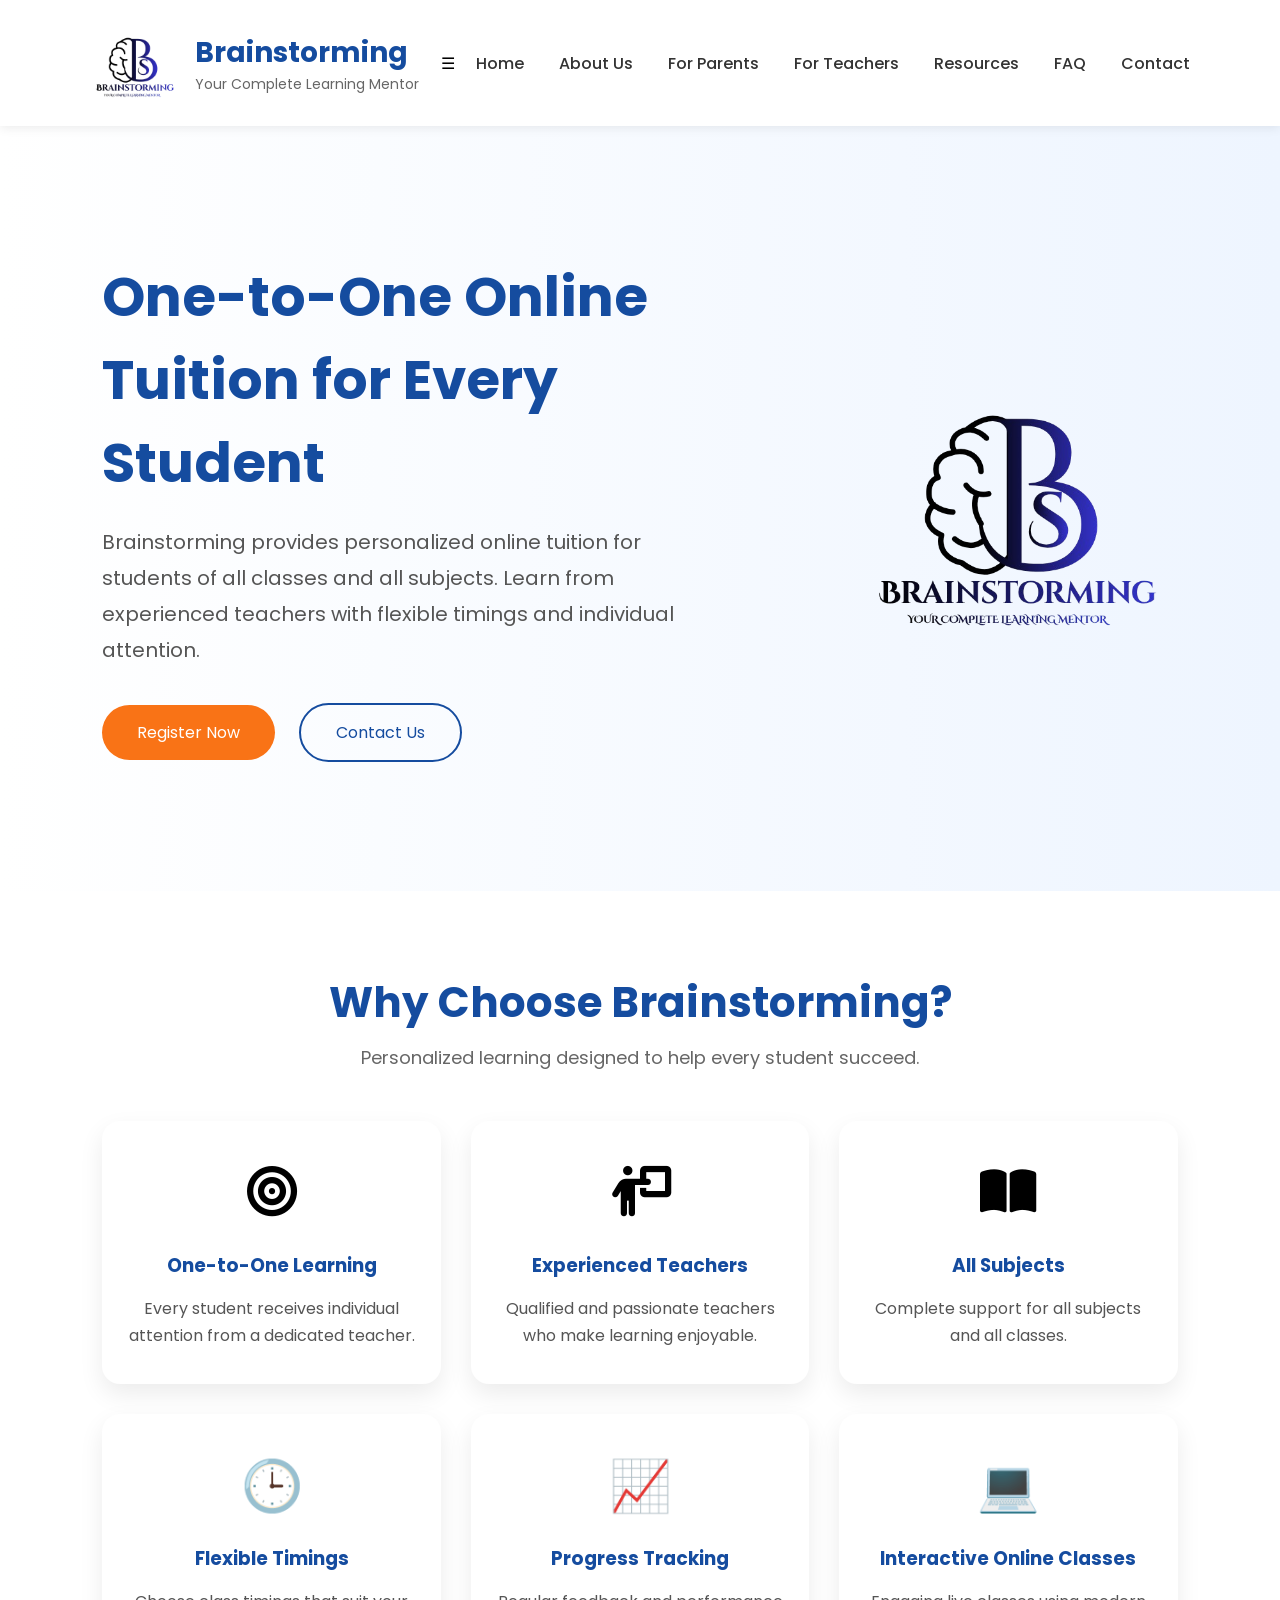
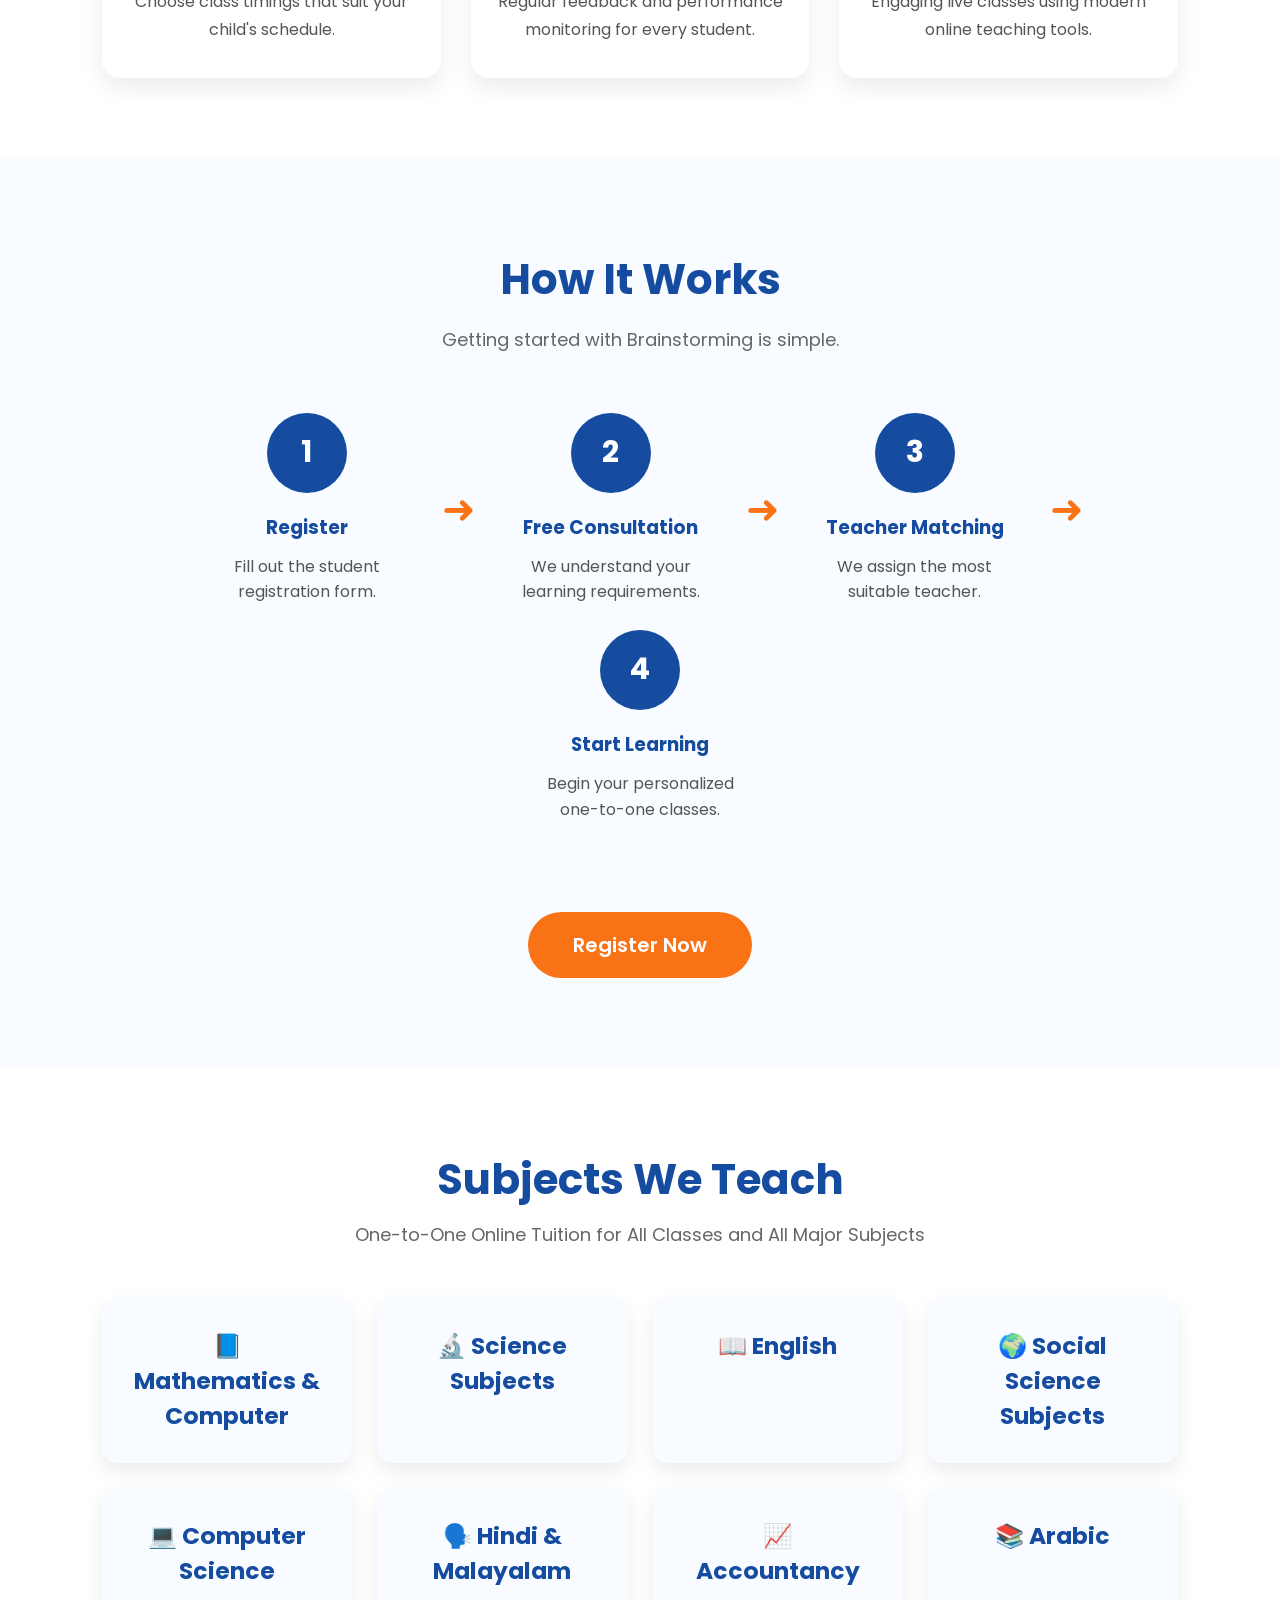
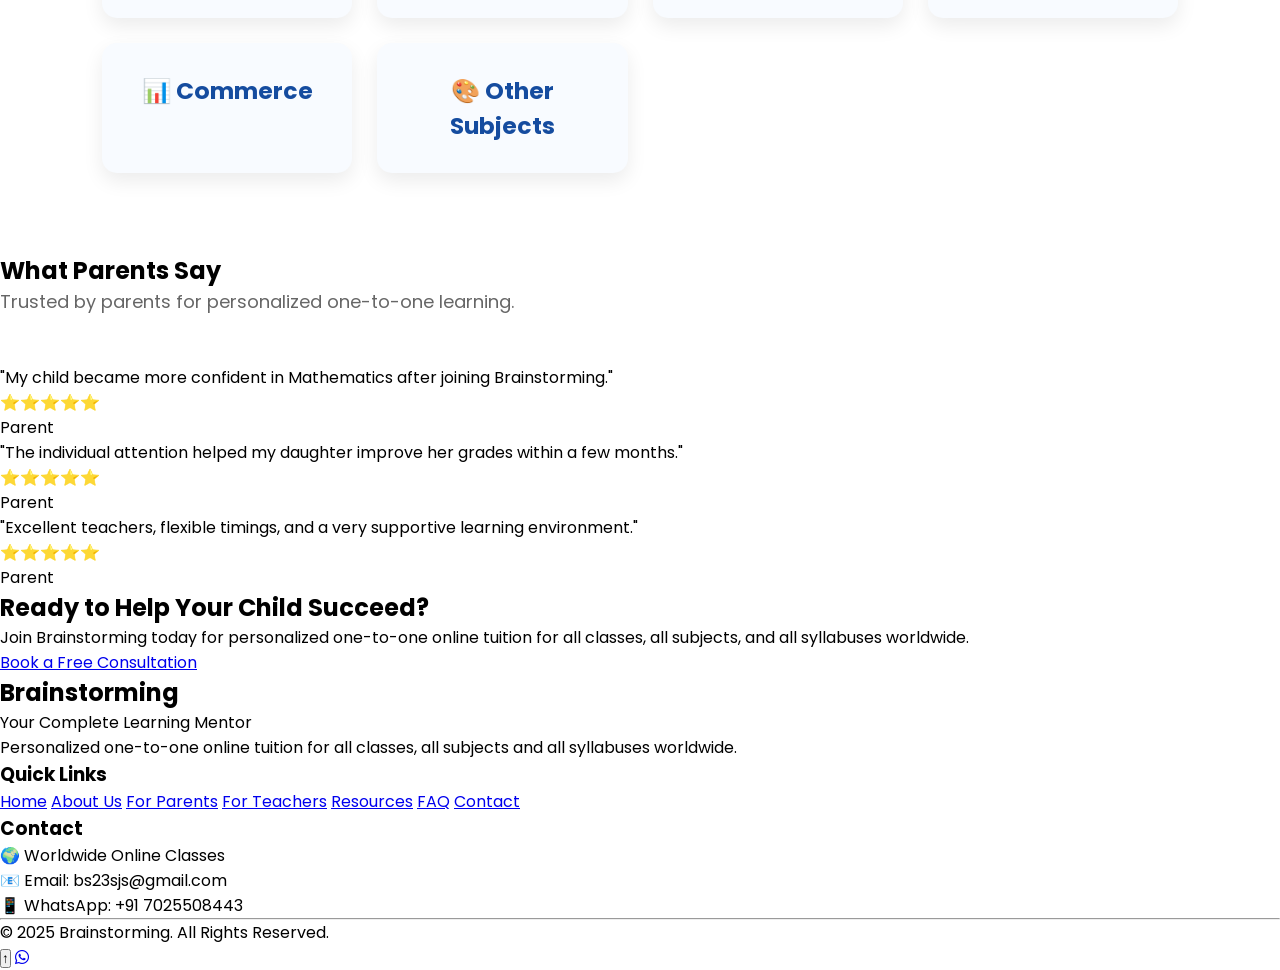
==== index.html @ c64a77c6 "Add Google Analytics" ====
<!DOCTYPE html>
<html lang="en">
<head>
    <meta charset="UTF-8">
    <meta name="viewport" content="width=device-width, initial-scale=1.0">
    <title>Brainstorming Academy | One-to-One Online Tuition</title>
    <meta name="description" content="Brainstorming Academy provides one-to-one online tuition for students worldwide with experienced teachers and personalized learning across major international curricula.">
    <meta name="google-site-verification" content="peO1h1bGjtrYvt7GQ6UIwMcaz1rnVz33Npm0OGNdUss" />

    <!-- Open Graph -->
<meta property="og:type" content="website">
<meta property="og:title" content="Brainstorming Academy | Your Complete Learning Mentor">
<meta property="og:description" content="One-to-one online tuition for students worldwide with experienced teachers and personalized learning.">
<meta property="og:url" content="https://brainstormingacademy.github.io/">
<meta property="og:image" content="https://brainstormingacademy.github.io/images/preview.png">

<!-- Twitter Card -->
<meta name="twitter:card" content="summary_large_image">
<meta name="twitter:title" content="Brainstorming Academy | Your Complete Learning Mentor">
<meta name="twitter:description" content="One-to-one online tuition for students worldwide with experienced teachers and personalized learning.">
<meta name="twitter:image" content="https://brainstormingacademy.github.io/images/preview.png">


    <link rel="stylesheet" href="css/style.css">
    <link rel="icon" type="image/png" href="images/logo.png">

    <!-- Google Font -->
    <link href="https://fonts.googleapis.com/css2?family=Poppins:wght@300;400;500;600;700&display=swap" rel="stylesheet">
    <link rel="stylesheet"
    href="https://cdnjs.cloudflare.com/ajax/libs/font-awesome/6.5.2/css/all.min.css">

<!-- Google tag (gtag.js) -->
<script async src="https://www.googletagmanager.com/gtag/js?id=G-9PC8EB7QHG"></script>
<script>
  window.dataLayer = window.dataLayer || [];
  function gtag(){dataLayer.push(arguments);}
  gtag('js', new Date());

  gtag('config', 'G-9PC8EB7QHG');
</script>

</head>

<body>

    <!-- Navigation -->

    <nav class="navbar">

        <div class="logo">

            <img src="images/logo.png" alt="Brainstorming Logo">

            <div class="logo-text">
                <h2>Brainstorming</h2>
                <p>Your Complete Learning Mentor</p>
            </div>

        </div>
        <div class="menu-toggle" id="menu-toggle">
    ☰
</div>

        <ul class="menu">

            <li><a href="index.html" class="active">Home</a></li>

            <li><a href="about.html">About Us</a></li>

            <li><a href="parents.html">For Parents</a></li>

            <li><a href="teachers.html">For Teachers</a></li>

            <li><a href="resources.html">Resources</a></li>

            <li><a href="faq.html">FAQ</a></li>

            <li><a href="contact.html">Contact</a></li>

        </ul>

    </nav>
    <section class="hero">

    <div class="hero-text">

        <h1>One-to-One Online Tuition for Every Student</h1>

        <p>
            Brainstorming provides personalized online tuition
            for students of all classes and all subjects.
            Learn from experienced teachers with flexible timings
            and individual attention.
        </p>

        <a href="https://docs.google.com/forms/d/e/1FAIpQLSeQJq9cLxDPrbJbfZqfOjgZ47ok4Gkh_as3o9O0qO--7FBRVw/viewform?usp=dialog"
   target="_blank"
   rel="noopener noreferrer"
   class="btn">
   Register Now
</a>

        <a href="contact.html" class="btn-secondary">Contact Us</a>

    </div>

    <div class="hero-image">

        <img src="images/logo.png" alt="Brainstorming">

    </div>

</section>
<!-- Why Choose Brainstorming -->

<section class="features">

    <h2>Why Choose Brainstorming?</h2>

    <p class="section-subtitle">
        Personalized learning designed to help every student succeed.
    </p>

    <div class="feature-container">

        <div class="feature-card">
            <div class="icon"><i class="fas fa-bullseye"></i></div>
            <h3>One-to-One Learning</h3>
            <p>Every student receives individual attention from a dedicated teacher.</p>
        </div>

        <div class="feature-card">
            <div class="icon"><i class="fas fa-person-chalkboard"></i></div>
            <h3>Experienced Teachers</h3>
            <p>Qualified and passionate teachers who make learning enjoyable.</p>
        </div>

        <div class="feature-card">
            <div class="icon"><i class="fas fa-book-open"></i></div>
            <h3>All Subjects</h3>
            <p>Complete support for all subjects and all classes.</p>
        </div>

        <div class="feature-card">
            <div class="icon">🕒</div>
            <h3>Flexible Timings</h3>
            <p>Choose class timings that suit your child's schedule.</p>
        </div>

        <div class="feature-card">
            <div class="icon">📈</div>
            <h3>Progress Tracking</h3>
            <p>Regular feedback and performance monitoring for every student.</p>
        </div>

        <div class="feature-card">
            <div class="icon">💻</div>
            <h3>Interactive Online Classes</h3>
            <p>Engaging live classes using modern online teaching tools.</p>
        </div>

    </div>

</section>
<!-- How It Works -->

<section class="how-it-works">

    <h2>How It Works</h2>

    <p class="section-subtitle">
        Getting started with Brainstorming is simple.
    </p>

    <div class="steps">

        <div class="step">
            <div class="circle">1</div>
            <h3>Register</h3>
            <p>Fill out the student registration form.</p>
        </div>

        <div class="arrow">➜</div>

        <div class="step">
            <div class="circle">2</div>
            <h3>Free Consultation</h3>
            <p>We understand your learning requirements.</p>
        </div>

        <div class="arrow">➜</div>

        <div class="step">
            <div class="circle">3</div>
            <h3>Teacher Matching</h3>
            <p>We assign the most suitable teacher.</p>
        </div>

        <div class="arrow">➜</div>

        <div class="step">
            <div class="circle">4</div>
            <h3>Start Learning</h3>
            <p>Begin your personalized one-to-one classes.</p>
        </div>

    </div>

    <a href="#" class="register-btn">
        Register Now
    </a>

</section>
<!-- Subjects We Teach -->

<section class="subjects">

    <h2>Subjects We Teach</h2>

    <p class="section-subtitle">
        One-to-One Online Tuition for All Classes and All Major Subjects
    </p>

    <div class="subjects-grid">

        <div class="subject-card">
            <h3>📘 Mathematics & Computer</h3>
        </div>

        <div class="subject-card">
            <h3>🔬 Science Subjects</h3>
        </div>

        <div class="subject-card">
            <h3>📖 English</h3>
        </div>

        <div class="subject-card">
            <h3>🌍 Social Science Subjects</h3>
        </div>

        <div class="subject-card">
            <h3>💻 Computer Science</h3>
        </div>

        <div class="subject-card">
            <h3>🗣️ Hindi & Malayalam</h3>
        </div>

         <div class="subject-card">
            <h3>📈 Accountancy</h3>
        </div>

         <div class="subject-card">
            <h3>📚 Arabic</h3>
        </div>

        <div class="subject-card">
            <h3>📊 Commerce</h3>
        </div>

        <div class="subject-card">
            <h3>🎨 Other Subjects</h3>
        </div>

    </div>

</section>
<!-- Testimonials -->

<section class="testimonials">

    <h2>What Parents Say</h2>

    <p class="section-subtitle">
        Trusted by parents for personalized one-to-one learning.
    </p>

    <div class="testimonial-grid">

        <div class="testimonial-card">
            <p>"My child became more confident in Mathematics after joining Brainstorming."</p>
            <h4>⭐⭐⭐⭐⭐</h4>
            <span>Parent</span>
        </div>

        <div class="testimonial-card">
            <p>"The individual attention helped my daughter improve her grades within a few months."</p>
            <h4>⭐⭐⭐⭐⭐</h4>
            <span>Parent</span>
        </div>

        <div class="testimonial-card">
            <p>"Excellent teachers, flexible timings, and a very supportive learning environment."</p>
            <h4>⭐⭐⭐⭐⭐</h4>
            <span>Parent</span>
        </div>

    </div>

</section>
<!-- Call to Action -->

<section class="cta">

    <h2>Ready to Help Your Child Succeed?</h2>

    <p>
        Join Brainstorming today for personalized one-to-one online tuition for all classes, all subjects, and all syllabuses worldwide.
    </p>

    <a href="https://docs.google.com/forms/d/e/1FAIpQLSfLoapanbJ_hy4pSB5G7QkHU0POEcfMfaY83IHQ_D9c-Ta9ng/viewform?usp=dialog"
   target="_blank"
   rel="noopener noreferrer"
   class="cta-btn">
   Book a Free Consultation
</a>

</section>
<!-- Footer -->

<footer class="footer">

    <div class="footer-container">

        <div class="footer-about">
            <h2>Brainstorming</h2>
            <p>Your Complete Learning Mentor</p>
            <p>
                Personalized one-to-one online tuition for all classes,
                all subjects and all syllabuses worldwide.
            </p>
        </div>

        <div class="footer-links">
            <h3>Quick Links</h3>

            <a href="index.html">Home</a>
            <a href="about.html">About Us</a>
            <a href="parents.html">For Parents</a>
            <a href="teachers.html">For Teachers</a>
            <a href="resources.html">Resources</a>
            <a href="faq.html">FAQ</a>
            <a href="contact.html">Contact</a>
        </div>

        <div class="footer-contact">
            <h3>Contact</h3>

            <p>🌍 Worldwide Online Classes</p>
            <p>📧 Email: bs23sjs@gmail.com</p>
            <p>📱 WhatsApp: +91 7025508443</p>
        </div>

    </div>

    <hr>

    <p class="copyright">
        © 2025 Brainstorming. All Rights Reserved.
    </p>

</footer>
<button id="topBtn" title="Go to top">↑</button>
<script src="js/script.js"></script>
<a href="https://wa.me/7025508443"
   class="whatsapp-float"
   target="_blank"
   rel="noopener noreferrer">
    <i class="fa-brands fa-whatsapp"></i>
</a>
</body>

</html>
---- css/style.css ----
*{
    margin:0;
    padding:0;
    box-sizing:border-box;
}

body{

    font-family:'Poppins',sans-serif;
    background:#ffffff;
}

.navbar{

    display:flex;

    justify-content:space-between;

    align-items:center;

    padding:18px 7%;

    background:white;

    box-shadow:0 2px 10px rgba(0,0,0,.08);

    position:sticky;

    top:0;

    z-index:1000;
}

.logo{

    display:flex;

    align-items:center;

    gap:15px;
}
.logo img{
    width:90px;
    height:auto;
}

.logo h2{

    color:#154c9f;

    font-size:28px;
}

.logo p{

    color:#666;

    font-size:14px;
}

.menu{

    list-style:none;

    display:flex;

    gap:35px;
}

.menu a{

    text-decoration:none;

    color:#333;

    font-weight:500;

    transition:.3s;
}

.menu a:hover{

    color:#154c9f;
}
/* HERO SECTION */

.hero{

    display:flex;

    justify-content:space-between;

    align-items:center;

    padding:80px 8%;

    min-height:85vh;

    background:linear-gradient(to right,#ffffff,#eef5ff);
}

.hero-text{

    width:55%;
}

.hero-text h1{

    font-size:55px;

    color:#154c9f;

    margin-bottom:20px;
}

.hero-text p{

    font-size:20px;

    color:#555;

    line-height:1.8;

    margin-bottom:35px;
}

.btn{

    display:inline-block;

    background:#f97316;

    color:white;

    padding:15px 35px;

    text-decoration:none;

    border-radius:40px;

    margin-right:20px;

    transition:.3s;
}

.btn:hover{

    background:#ea580c;
}

.btn-secondary{

    display:inline-block;

    border:2px solid #154c9f;

    color:#154c9f;

    padding:15px 35px;

    text-decoration:none;

    border-radius:40px;

    transition:.3s;
}

.btn-secondary:hover{

    background:#154c9f;

    color:white;
}

.hero-image img{

    width:320px;
    animation: float 4s ease-in-out infinite;
}
@keyframes float{

0%{
transform:translateY(0px);
}

50%{
transform:translateY(-15px);
}

100%{
transform:translateY(0px);
}

}
/* ==========================
   WHY CHOOSE BRAINSTORMING
========================== */

.features{
    padding:80px 8%;
    background:#ffffff;
    text-align:center;
}

.features h2{
    font-size:42px;
    color:#154c9f;
    margin-bottom:10px;
}

.section-subtitle{
    color:#666;
    font-size:18px;
    margin-bottom:50px;
}

.feature-container{
    display:grid;
    grid-template-columns:repeat(3,1fr);
    gap:30px;
}

.feature-card{
    background:white;
    padding:35px 25px;
    border-radius:18px;
    box-shadow:0 10px 25px rgba(0,0,0,0.08);
    transition:0.3s;
}

.feature-card:hover{
    transform:translateY(-10px);
    box-shadow:0 20px 40px rgba(0,0,0,0.15);
}

.icon{
    font-size:50px;
    margin-bottom:20px;
}

.feature-card h3{
    color:#154c9f;
    margin-bottom:15px;
}

.feature-card p{
    color:#555;
    line-height:1.7;
}
/* ==========================
   HOW IT WORKS
========================== */

.how-it-works{

    padding:90px 8%;

    background:#f8fbff;

    text-align:center;

}

.how-it-works h2{

    font-size:42px;

    color:#154c9f;

    margin-bottom:15px;

}

.steps{

    display:flex;

    justify-content:center;

    align-items:center;

    gap:25px;

    flex-wrap:wrap;

    margin:60px 0;

}

.step{

    width:220px;

}

.circle{

    width:80px;

    height:80px;

    background:#154c9f;

    color:white;

    border-radius:50%;

    display:flex;

    align-items:center;

    justify-content:center;

    font-size:30px;

    font-weight:bold;

    margin:auto;

    margin-bottom:20px;

}

.step h3{

    margin-bottom:12px;

    color:#154c9f;

}

.step p{

    color:#555;

    line-height:1.6;

}

.arrow{

    font-size:40px;

    color:#f97316;

}

.register-btn{

    display:inline-block;

    margin-top:30px;

    padding:18px 45px;

    background:#f97316;

    color:white;

    text-decoration:none;

    border-radius:50px;

    font-size:20px;

    font-weight:600;

    transition:.3s;

}

.register-btn:hover{

    background:#ea580c;

}
/* SUBJECTS */

.subjects{
    padding:80px 8%;
    text-align:center;
    background:white;
}

.subjects h2{
    font-size:42px;
    color:#154c9f;
    margin-bottom:10px;
}

.subjects-grid{
    display:grid;
    grid-template-columns:repeat(auto-fit,minmax(220px,1fr));
    gap:25px;
    margin-top:50px;
}

.subject-card{
    background:#f8fbff;
    padding:30px;
    border-radius:15px;
    font-size:20px;
    font-weight:600;
    color:#154c9f;
    box-shadow:0 8px 20px rgba(0,0,0,.08);
    transition:.3s;
}

.subject-card:hover{
    transform:translateY(-8px);
    background:#154c9f;
    color:white;
}
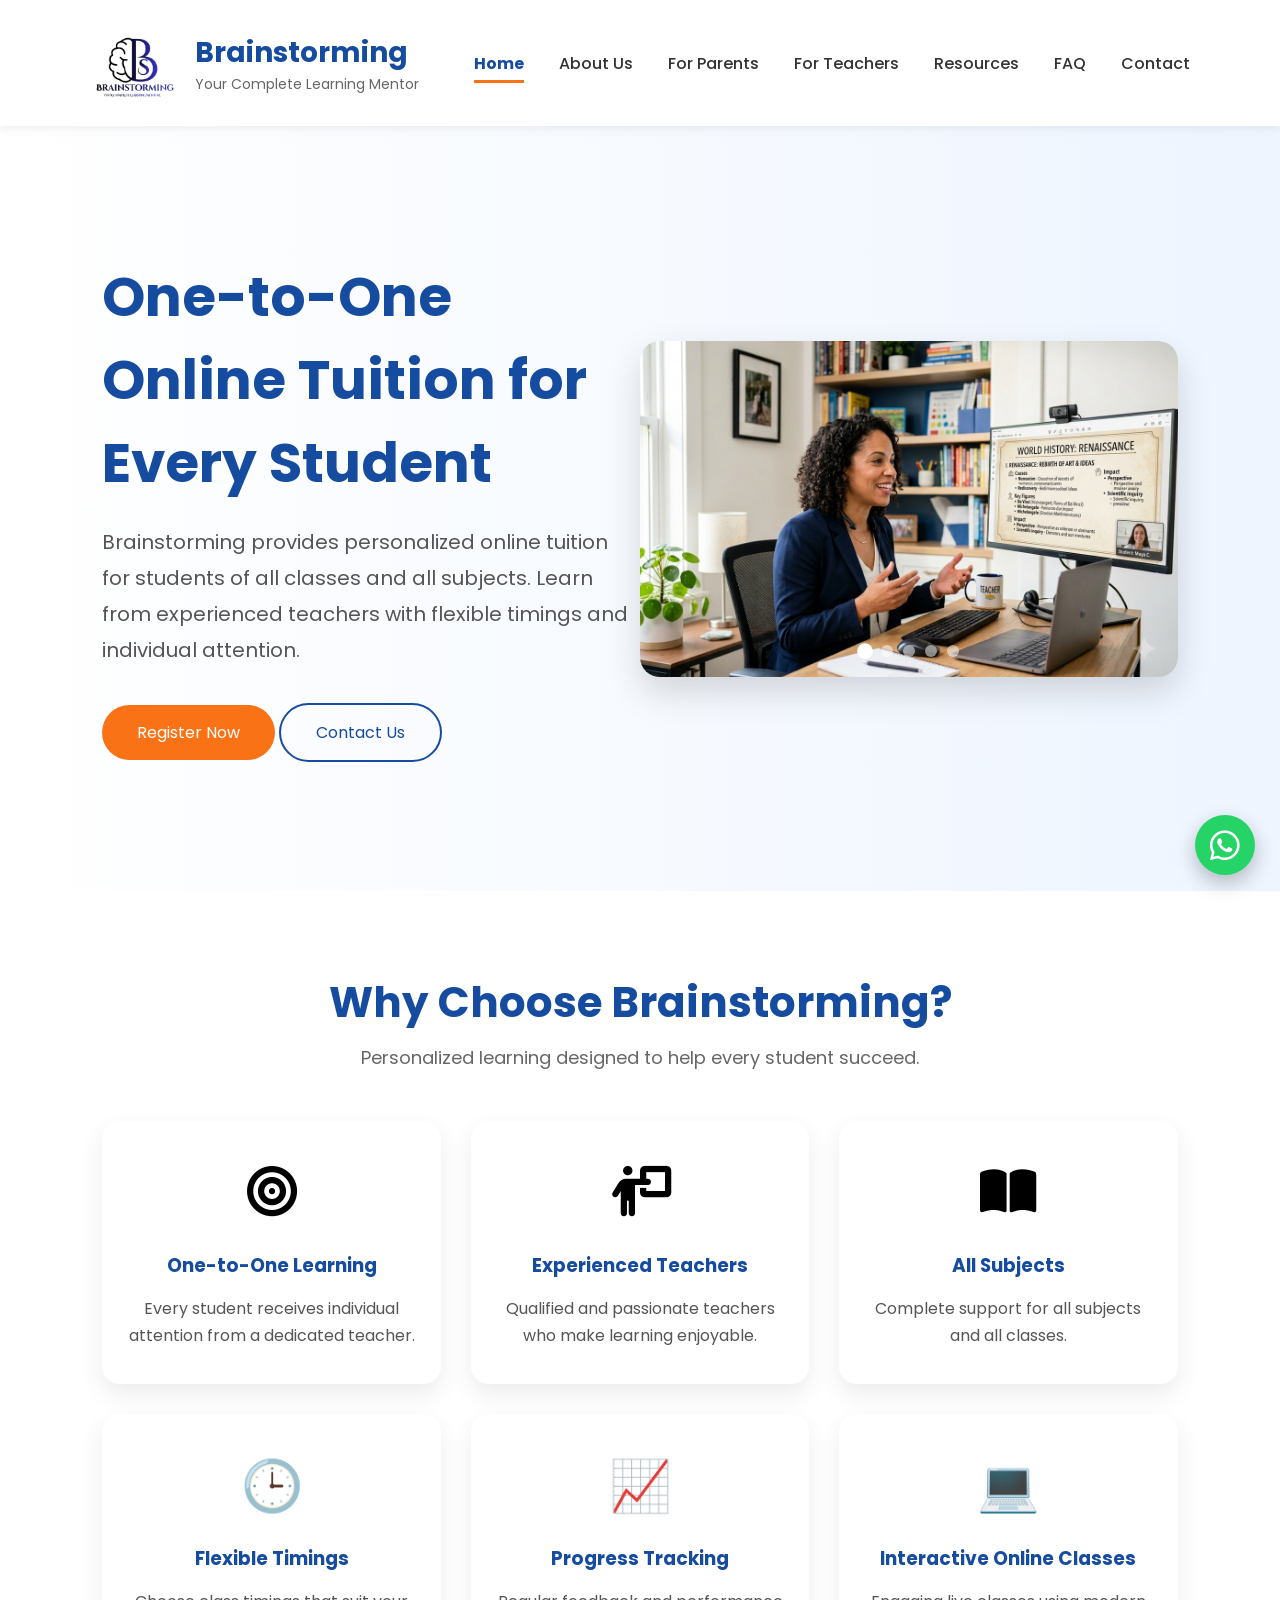
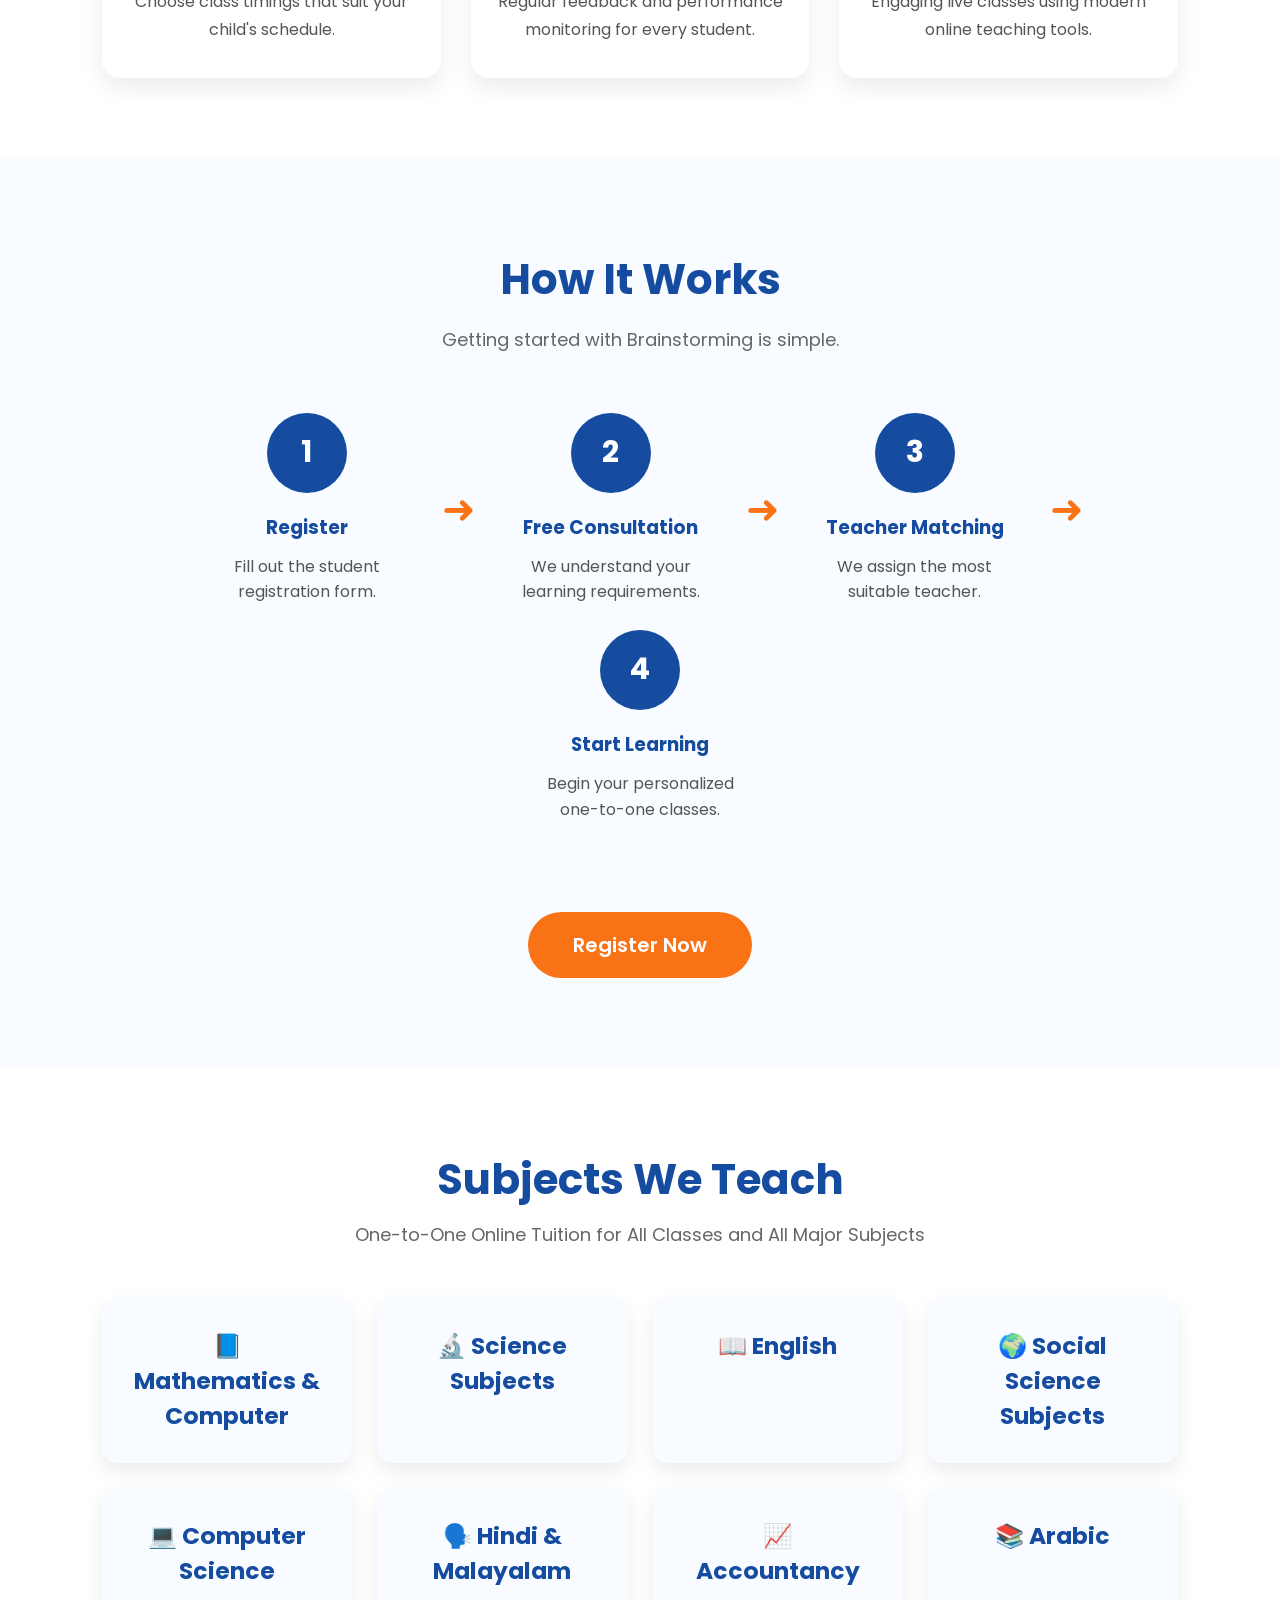
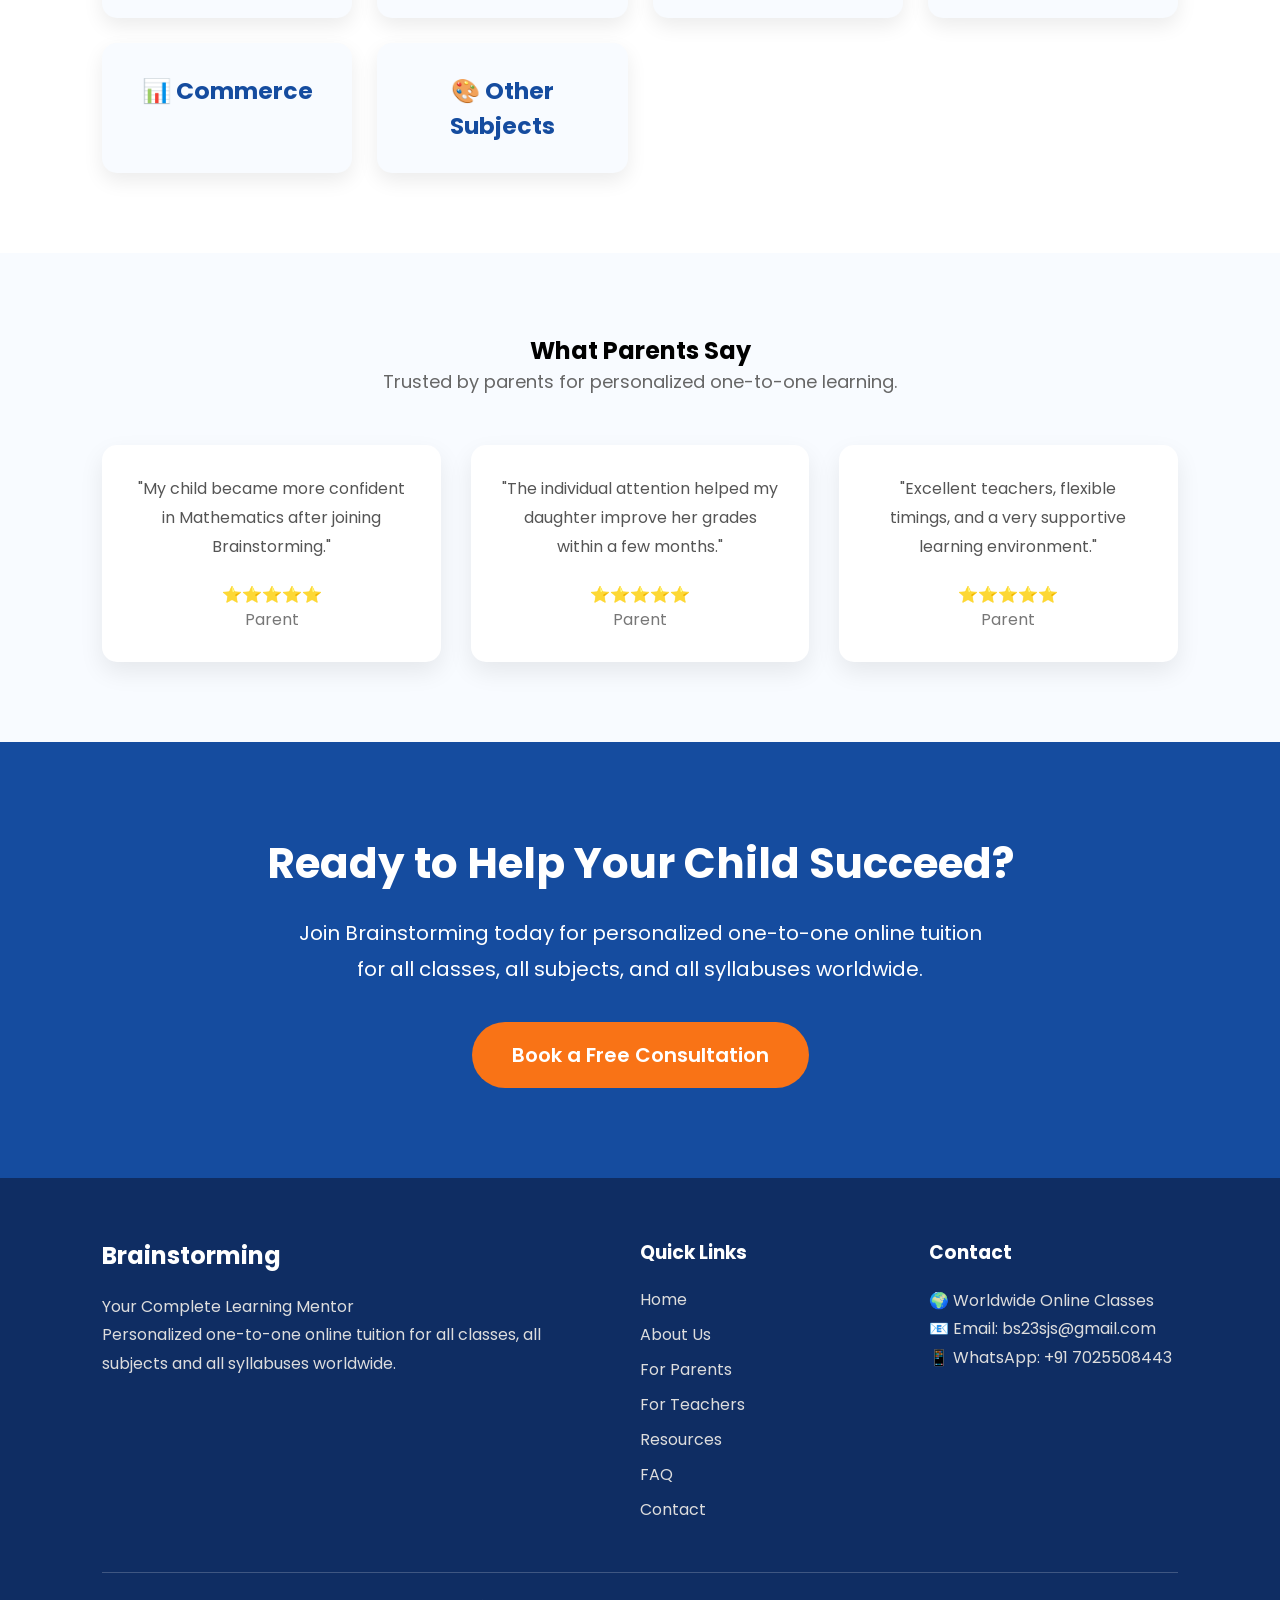
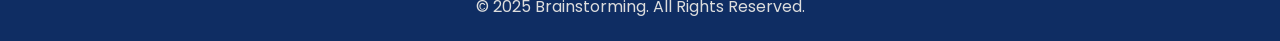
==== commit 1f85f4aa: "Add hero image slideshow with clickable navigation dots" ====
--- a/index.html
+++ b/index.html
@@ -39,6 +39,19 @@
   gtag('config', 'G-9PC8EB7QHG');
 </script>
 
+<script type="application/ld+json">
+{
+  "@context": "https://schema.org",
+  "@type": "EducationalOrganization",
+  "name": "Brainstorming Academy",
+  "url": "https://brainstormingacademy.github.io",
+  "logo": "https://brainstormingacademy.github.io/images/logo.png",
+  "description": "Brainstorming Academy provides one-to-one online tuition for students worldwide with personalized learning and experienced teachers.",
+  "email": "bs23sjs@gmail.com"
+  "telephone": "+91-7025508443"
+}
+</script>
+
 </head>
 
 <body>
@@ -106,9 +119,23 @@
 
     <div class="hero-image">
 
-        <img src="images/logo.png" alt="Brainstorming">
-
-    </div>
+    <img src="images/hero/hero1.png" class="slide active" alt="Online Teaching">
+
+    <img src="images/hero/hero2.png" class="slide" alt="Happy Student">
+
+    <img src="images/hero/hero3.png" class="slide" alt="Happy Parents">
+
+    <img src="images/hero/hero4.png" class="slide" alt="Global Learning">
+
+    <img src="images/hero/hero5.png" class="slide" alt="Academic Success">
+<div class="hero-dots">
+    <span class="dot active"></span>
+    <span class="dot"></span>
+    <span class="dot"></span>
+    <span class="dot"></span>
+    <span class="dot"></span>
+</div>
+</div>
 
 </section>
 <!-- Why Choose Brainstorming -->
--- a/css/style.css
+++ b/css/style.css
@@ -9,6 +9,10 @@
     font-family:'Poppins',sans-serif;
     background:#ffffff;
 }
+html,body{
+    overflow-x:hidden;
+    width:100%;
+}
 
 .navbar{
 
@@ -99,9 +103,9 @@
     background:linear-gradient(to right,#ffffff,#eef5ff);
 }
 
+
 .hero-text{
-
-    width:55%;
+    flex:1;
 }
 
 .hero-text h1{
@@ -138,7 +142,7 @@
 
     border-radius:40px;
 
-    margin-right:20px;
+    margin-right:0;
 
     transition:.3s;
 }
@@ -172,25 +176,39 @@
     color:white;
 }
 
-.hero-image img{
-
-    width:320px;
-    animation: float 4s ease-in-out infinite;
-}
-@keyframes float{
-
-0%{
-transform:translateY(0px);
-}
-
-50%{
-transform:translateY(-15px);
-}
-
-100%{
-transform:translateY(0px);
-}
-
+.hero-image{
+    position:relative;
+    flex:1;
+    max-width:650px;
+    width:100%;
+    aspect-ratio:16/10;
+
+    border-radius:20px;
+    overflow:hidden;
+
+    box-shadow:0 15px 35px rgba(0,0,0,0.15);
+}
+
+.hero-image .slide{
+    position: absolute;
+
+      top: 0;
+    left: 0;
+    width: 100%;
+    height: 100%;
+    object-fit: cover;
+
+    opacity: 0;
+    transform: scale(1);
+
+    transition:
+        opacity 1.5s ease-in-out,
+        transform 6s ease-in-out;
+}
+
+.hero-image .slide.active{
+    opacity: 1;
+    transform: scale(1.08);
 }
 /* ==========================
    WHY CHOOSE BRAINSTORMING
@@ -410,4 +428,672 @@
     transform:translateY(-8px);
     background:#154c9f;
     color:white;
-}+}
+/* ==========================
+   SUBJECTS SECTION
+========================== */
+
+.subjects{
+    padding:80px 8%;
+    background:#ffffff;
+    text-align:center;
+}
+
+.subjects h2{
+    font-size:42px;
+    color:#154c9f;
+    margin-bottom:10px;
+}
+
+.subjects-grid{
+    margin-top:50px;
+    display:grid;
+    grid-template-columns:repeat(auto-fit,minmax(220px,1fr));
+    gap:25px;
+}
+
+.subject-card{
+    background:#f8fbff;
+    border-radius:15px;
+    padding:30px;
+    box-shadow:0 8px 20px rgba(0,0,0,0.08);
+    transition:0.3s;
+}
+
+.subject-card:hover{
+    transform:translateY(-8px);
+    background:#154c9f;
+}
+
+.subject-card h3{
+    color:#154c9f;
+    transition:0.3s;
+}
+
+.subject-card:hover h3{
+    color:white;
+}
+/* TESTIMONIALS */
+
+.testimonials{
+    padding:80px 8%;
+    background:#f8fbff;
+    text-align:center;
+}
+
+.testimonial-grid{
+    display:grid;
+    grid-template-columns:repeat(auto-fit,minmax(300px,1fr));
+    gap:30px;
+    margin-top:50px;
+}
+
+.testimonial-card{
+    background:white;
+    padding:30px;
+    border-radius:15px;
+    box-shadow:0 10px 25px rgba(0,0,0,.08);
+    transition:.3s;
+}
+
+.testimonial-card:hover{
+    transform:translateY(-8px);
+}
+
+.testimonial-card p{
+    color:#555;
+    line-height:1.8;
+    margin-bottom:20px;
+}
+
+.testimonial-card h4{
+    color:#f97316;
+}
+
+.testimonial-card span{
+    color:#777;
+}
+/* CALL TO ACTION */
+
+.cta{
+    background:#154c9f;
+    color:white;
+    text-align:center;
+    padding:90px 8%;
+}
+
+.cta h2{
+    font-size:42px;
+    margin-bottom:20px;
+}
+
+.cta p{
+    max-width:700px;
+    margin:0 auto 35px;
+    font-size:20px;
+    line-height:1.8;
+}
+
+.cta-btn{
+    display:inline-block;
+    background:#f97316;
+    color:white;
+    text-decoration:none;
+    padding:18px 40px;
+    border-radius:50px;
+    font-size:20px;
+    font-weight:600;
+    transition:.3s;
+}
+
+.cta-btn:hover{
+    background:#ea580c;
+}
+/* FOOTER */
+
+.footer{
+    background:#0f2d63;
+    color:white;
+    padding:60px 8% 20px;
+}
+
+.footer-container{
+    display:grid;
+    grid-template-columns:2fr 1fr 1fr;
+    gap:40px;
+}
+
+.footer h2,
+.footer h3{
+    margin-bottom:20px;
+}
+
+.footer p{
+    line-height:1.8;
+    color:#ddd;
+}
+
+.footer-links{
+    display:flex;
+    flex-direction:column;
+}
+
+.footer-links a{
+    color:#ddd;
+    text-decoration:none;
+    margin-bottom:10px;
+    transition:.3s;
+}
+
+.footer-links a:hover{
+    color:#f97316;
+}
+
+.footer hr{
+    margin:40px 0 20px;
+    border:none;
+    border-top:1px solid rgba(255,255,255,.2);
+}
+
+.copyright{
+    text-align:center;
+    color:#bbb;
+}
+/* ABOUT PAGE */
+
+.about-page{
+    padding:80px 10%;
+    background:#f8fbff;
+}
+
+.about-page h1{
+    text-align:center;
+    color:#154c9f;
+    font-size:48px;
+}
+
+.about-content{
+    max-width:900px;
+    margin:60px auto;
+}
+
+.about-content h2{
+    color:#154c9f;
+    margin:35px 0 15px;
+}
+
+.about-content p{
+    line-height:1.9;
+    color:#555;
+    font-size:18px;
+}
+.about-page .section-subtitle{
+    text-align: center;
+    font-size: 18px;
+    color: #666;
+    margin-top: 10px;
+    margin-bottom: 40px;
+}
+/* PARENTS PAGE */
+
+.parents-page{
+    padding:80px 8%;
+    background:#f8fbff;
+}
+
+.parents-page h1{
+    text-align:center;
+    font-size:48px;
+    color:#154c9f;
+}
+
+.parents-content{
+    display:grid;
+    grid-template-columns:repeat(auto-fit,minmax(280px,1fr));
+    gap:30px;
+    margin-top:50px;
+}
+
+.parent-card{
+    background:white;
+    padding:30px;
+    border-radius:15px;
+    box-shadow:0 8px 20px rgba(0,0,0,.08);
+    transition:.3s;
+}
+
+.parent-card:hover{
+    transform:translateY(-8px);
+}
+
+.parent-card h2{
+    color:#154c9f;
+    margin-bottom:15px;
+}
+
+.parent-card p{
+    line-height:1.8;
+    color:#555;
+}
+
+.parent-cta{
+    text-align:center;
+    margin-top:50px;
+}
+/* TEACHERS PAGE */
+
+.teachers-page{
+    padding:80px 8%;
+    background:#ffffff;
+}
+
+.teachers-page h1{
+    text-align:center;
+    font-size:48px;
+    color:#154c9f;
+}
+
+.teachers-content{
+    display:grid;
+    grid-template-columns:repeat(auto-fit,minmax(280px,1fr));
+    gap:30px;
+    margin-top:50px;
+}
+
+.teacher-card{
+    background:#f8fbff;
+    padding:30px;
+    border-radius:15px;
+    box-shadow:0 8px 20px rgba(0,0,0,.08);
+    transition:.3s;
+}
+
+.teacher-card:hover{
+    transform:translateY(-8px);
+}
+
+.teacher-card h2{
+    color:#154c9f;
+    margin-bottom:15px;
+}
+
+.teacher-card p{
+    color:#555;
+    line-height:1.8;
+    margin-bottom:20px;
+}
+/* CONTACT PAGE */
+
+.contact-page{
+    padding:80px 8%;
+    background:#f8fbff;
+}
+
+.contact-page h1{
+    text-align:center;
+    font-size:48px;
+    color:#154c9f;
+}
+
+.contact-container{
+    display:grid;
+    grid-template-columns:repeat(auto-fit,minmax(250px,1fr));
+    gap:30px;
+    margin-top:50px;
+}
+
+.contact-card{
+    background:white;
+    padding:30px;
+    border-radius:15px;
+    text-align:center;
+    box-shadow:0 8px 20px rgba(0,0,0,.08);
+    transition:.3s;
+}
+
+.contact-card:hover{
+    transform:translateY(-8px);
+}
+
+.contact-card h2{
+    color:#154c9f;
+    margin-bottom:15px;
+}
+
+.contact-card a:not(.btn){
+    color:#154c9f;
+    text-decoration:none;
+    font-weight:600;
+}
+
+.contact-card a:not(.btn):hover{
+    color:#f97316;
+}
+
+.contact-card a:hover{
+    color:#f97316;
+}
+
+.menu a.active{
+    color:#154c9f;
+    font-weight:700;
+    border-bottom:3px solid #f97316;
+    padding-bottom:5px;
+}
+
+/* ==========================
+   RESPONSIVE DESIGN
+========================== */
+
+@media (max-width: 768px){
+
+    .navbar{
+        flex-direction:column;
+        padding:15px 5%;
+    }
+
+    .menu{
+        flex-direction:column;
+        gap:15px;
+        margin-top:20px;
+        text-align:center;
+    }
+
+    .hero{
+        flex-direction:column-reverse;
+        text-align:center;
+        padding:50px 5%;
+    }
+
+    .hero-text{
+        width:100%;
+    }
+
+    
+
+    .hero-text h1{
+        font-size:36px;
+    }
+
+    .hero-text p{
+        font-size:18px;
+    }
+
+    .hero-image img{
+        width:220px;
+        margin-bottom:30px;
+    }
+
+    .footer-container{
+        grid-template-columns:1fr;
+        text-align:center;
+    }
+
+    .subjects h2,
+    .testimonials h2,
+    .cta h2,
+    .about-page h1,
+    .parents-page h1,
+    .teachers-page h1,
+    .contact-page h1{
+        font-size:34px;
+    }
+    .hero{
+    width:100%;
+}
+
+.hero-text{
+    width:100%;
+}
+
+.hero-image{
+    width:100%;
+    text-align:center;
+}
+
+.hero-image img{
+    width:220px;
+    max-width:100%;
+}
+
+.navbar,
+.hero,
+.subjects,
+.why-choose,
+.how-it-works,
+.testimonials,
+.cta,
+.footer{
+    width:100%;
+}
+
+.hero-text .btn,
+.hero-text .btn-secondary{
+    display:block;
+    width:220px;
+    margin:15px auto;
+    text-align:center;
+}
+.feature-container{
+    grid-template-columns:1fr;
+    gap:20px;
+}
+
+.feature-card{
+    padding:25px 20px;
+}
+
+.subjects-grid{
+    grid-template-columns:1fr;
+    gap:20px;
+}
+
+.subject-card{
+    padding:25px 20px;
+}
+
+.arrow{
+    display:none;
+}
+}
+/* ==========================
+   MOBILE MENU
+========================== */
+
+.menu-toggle{
+    display:none;
+    font-size:32px;
+    cursor:pointer;
+    color:#154c9f;
+}
+
+@media (max-width:768px){
+
+    .navbar{
+        flex-direction:row;
+        justify-content:space-between;
+        align-items:center;
+        flex-wrap:wrap;
+    }
+
+    .menu-toggle{
+        display:block;
+    }
+
+    .menu{
+    display:flex;
+    flex-direction:column;
+    width:100%;
+    text-align:center;
+    overflow:hidden;
+    max-height:0;
+    transition:max-height .4s ease;
+}
+
+.menu.active{
+    max-height:500px;
+}
+
+}
+
+
+/* WHATSAPP BUTTON */
+
+.whatsapp-float{
+    position:fixed;
+    bottom:25px;
+    right:25px;
+    width:60px;
+    height:60px;
+    background:#25D366;
+    color:white;
+    border-radius:50%;
+    display:flex;
+    align-items:center;
+    justify-content:center;
+    text-decoration:none;
+    font-size:34px;
+    box-shadow:0 8px 20px rgba(0,0,0,.25);
+    z-index:999;
+    transition:.3s;
+}
+
+.whatsapp-float:hover{
+    transform:scale(1.1);
+}
+/* BACK TO TOP BUTTON */
+
+#topBtn{
+    display:none;
+    position:fixed;
+    bottom:120px;
+    right:25px;
+    width:50px;
+    height:50px;
+    border:none;
+    border-radius:50%;
+    background:#154c9f;
+    color:white;
+    font-size:22px;
+    cursor:pointer;
+    box-shadow:0 8px 20px rgba(0,0,0,.2);
+    transition:.3s;
+    z-index:999;
+}
+
+#topBtn:hover{
+    background:#0d3776;
+}
+
+/* FAQ PAGE */
+
+.faq-page{
+    padding:80px 8%;
+    background:#f8fbff;
+}
+
+.faq-page h1{
+    text-align:center;
+    font-size:48px;
+    color:#154c9f;
+}
+
+.faq-item{
+    background:white;
+    padding:25px;
+    margin:25px auto;
+    max-width:900px;
+    border-left:5px solid #154c9f;
+    border-radius:10px;
+    box-shadow:0 5px 15px rgba(0,0,0,.08);
+}
+
+.faq-item h2{
+    color:#154c9f;
+    margin-bottom:10px;
+}
+
+.faq-item p{
+    color:#555;
+    line-height:1.8;
+}
+
+/* RESOURCES PAGE */
+
+.resources-page{
+    padding:80px 8%;
+    background:#ffffff;
+}
+
+.resources-page h1{
+    text-align:center;
+    font-size:48px;
+    color:#154c9f;
+}
+
+.resources-grid{
+    display:grid;
+    grid-template-columns:repeat(auto-fit,minmax(280px,1fr));
+    gap:30px;
+    margin-top:50px;
+}
+
+.resource-card{
+    background:#f8fbff;
+    padding:30px;
+    border-radius:15px;
+    box-shadow:0 8px 20px rgba(0,0,0,.08);
+    transition:.3s;
+}
+
+.resource-card:hover{
+    transform:translateY(-8px);
+}
+
+.resource-card h2{
+    color:#154c9f;
+    margin-bottom:15px;
+}
+
+.resource-card p{
+    line-height:1.8;
+    color:#555;
+    margin-bottom:20px;
+}
+
+.resource-card a{
+    color:#f97316;
+    text-decoration:none;
+    font-weight:600;
+}
+.hero-dots{
+    position:absolute;
+    bottom:20px;
+    left:50%;
+    transform:translateX(-50%);
+
+    display:flex;
+    gap:10px;
+    z-index:5;
+}
+
+.dot{
+    width:12px;
+    height:12px;
+
+    border-radius:50%;
+    background:rgba(255,255,255,0.5);
+    cursor: pointer;
+
+    transition:0.4s;
+}
+.dot:hover{
+    transform: scale(1.2);
+    background: rgba(255,255,255,0.8);
+}
+
+.dot.active{
+    background:#ffffff;
+    transform:scale(1.3);
+}
+
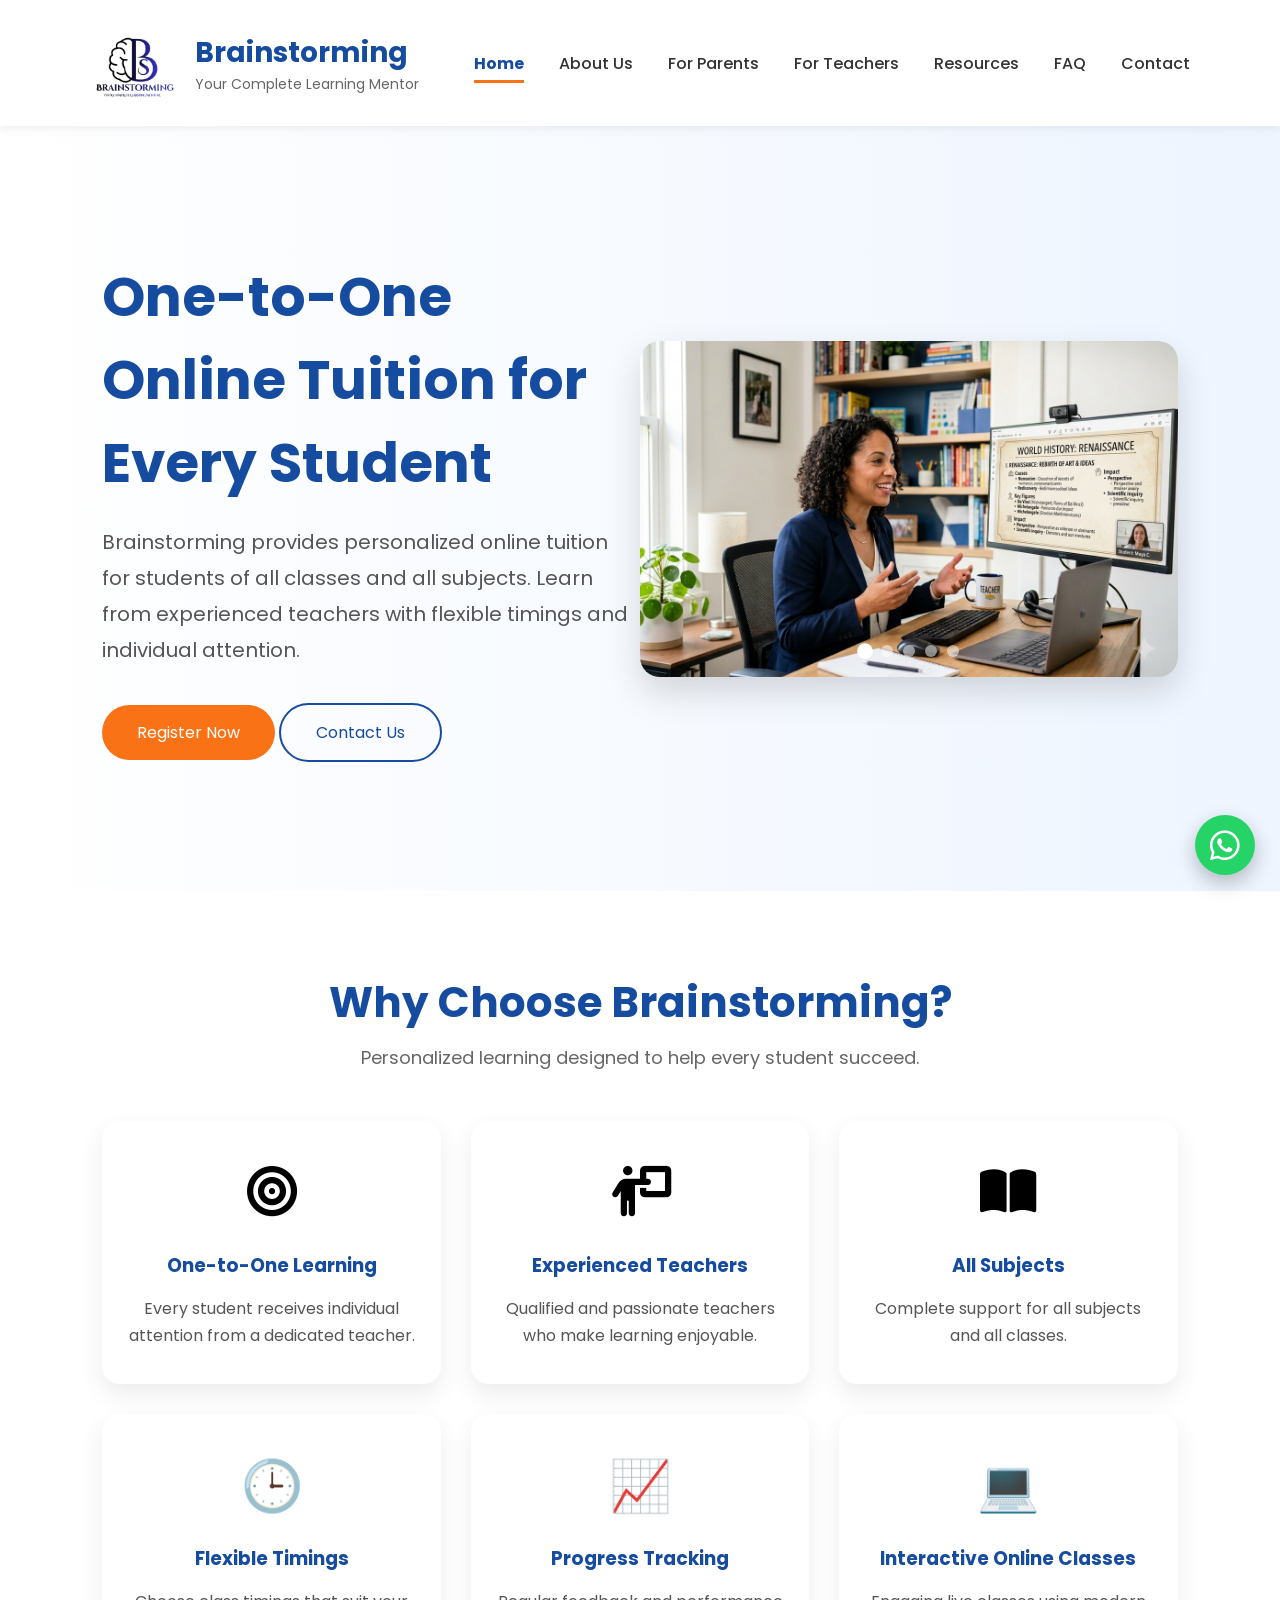
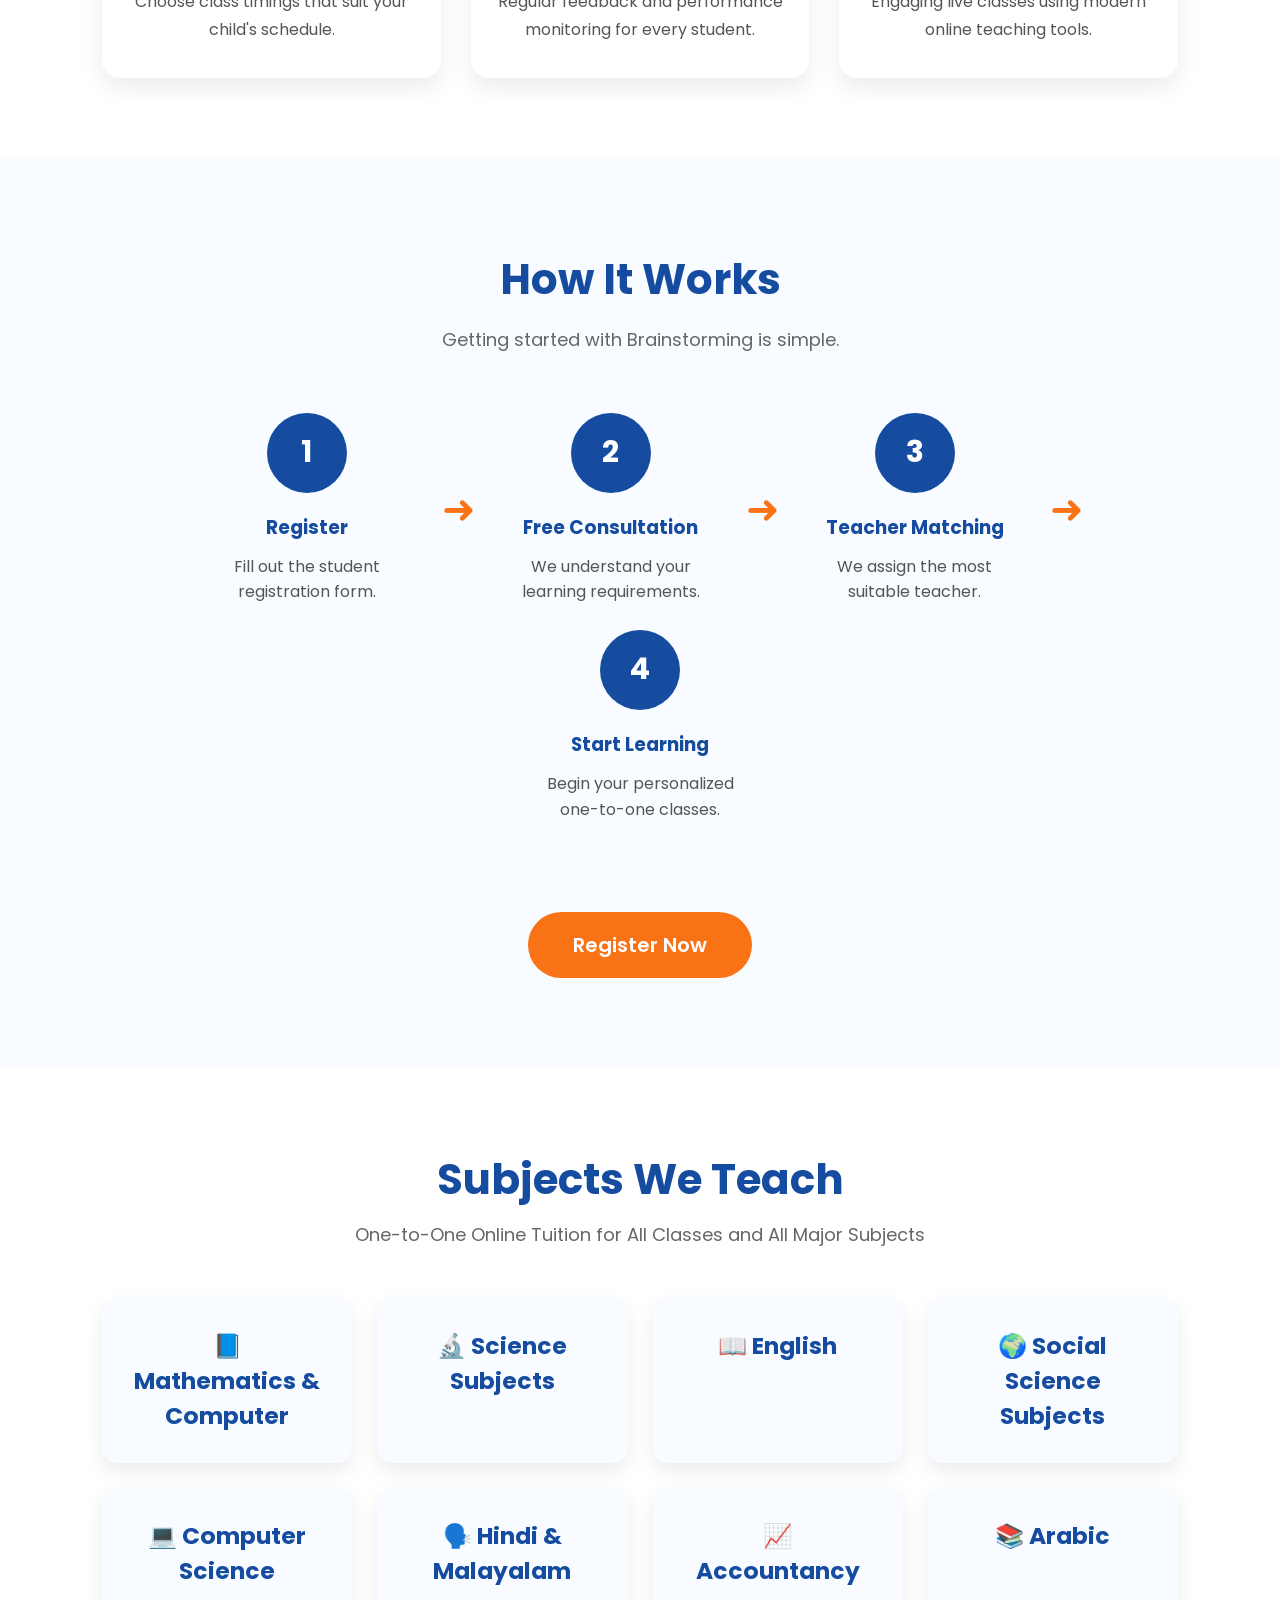
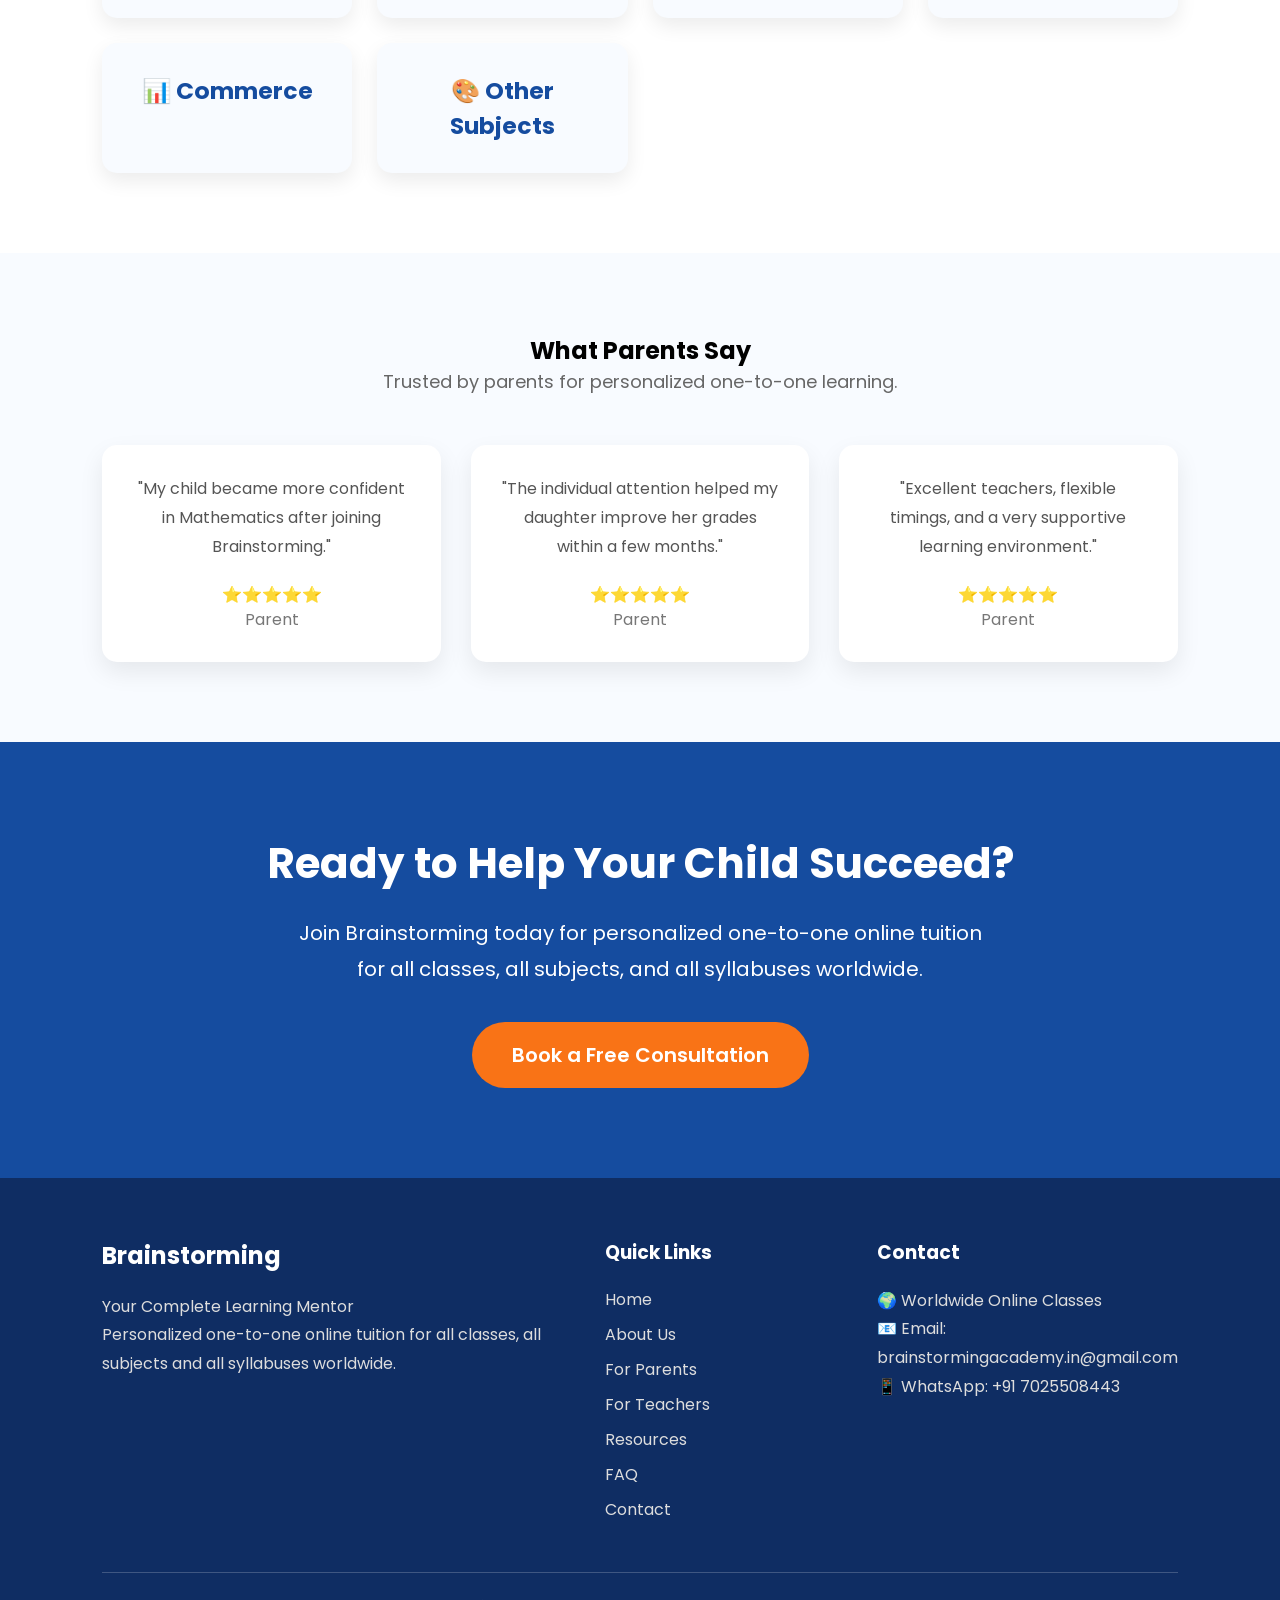
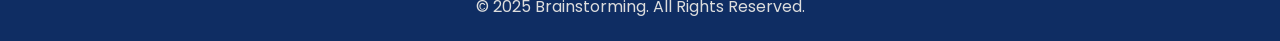
==== commit 2817a4e1: "Update contact information" ====
--- a/index.html
+++ b/index.html
@@ -47,7 +47,7 @@
   "url": "https://brainstormingacademy.github.io",
   "logo": "https://brainstormingacademy.github.io/images/logo.png",
   "description": "Brainstorming Academy provides one-to-one online tuition for students worldwide with personalized learning and experienced teachers.",
-  "email": "bs23sjs@gmail.com"
+  "email": "brainstormingacademy.in@gmail.com"
   "telephone": "+91-7025508443"
 }
 </script>
@@ -375,7 +375,7 @@
             <h3>Contact</h3>
 
             <p>🌍 Worldwide Online Classes</p>
-            <p>📧 Email: bs23sjs@gmail.com</p>
+            <p>📧 Email: brainstormingacademy.in@gmail.com</p>
             <p>📱 WhatsApp: +91 7025508443</p>
         </div>
 
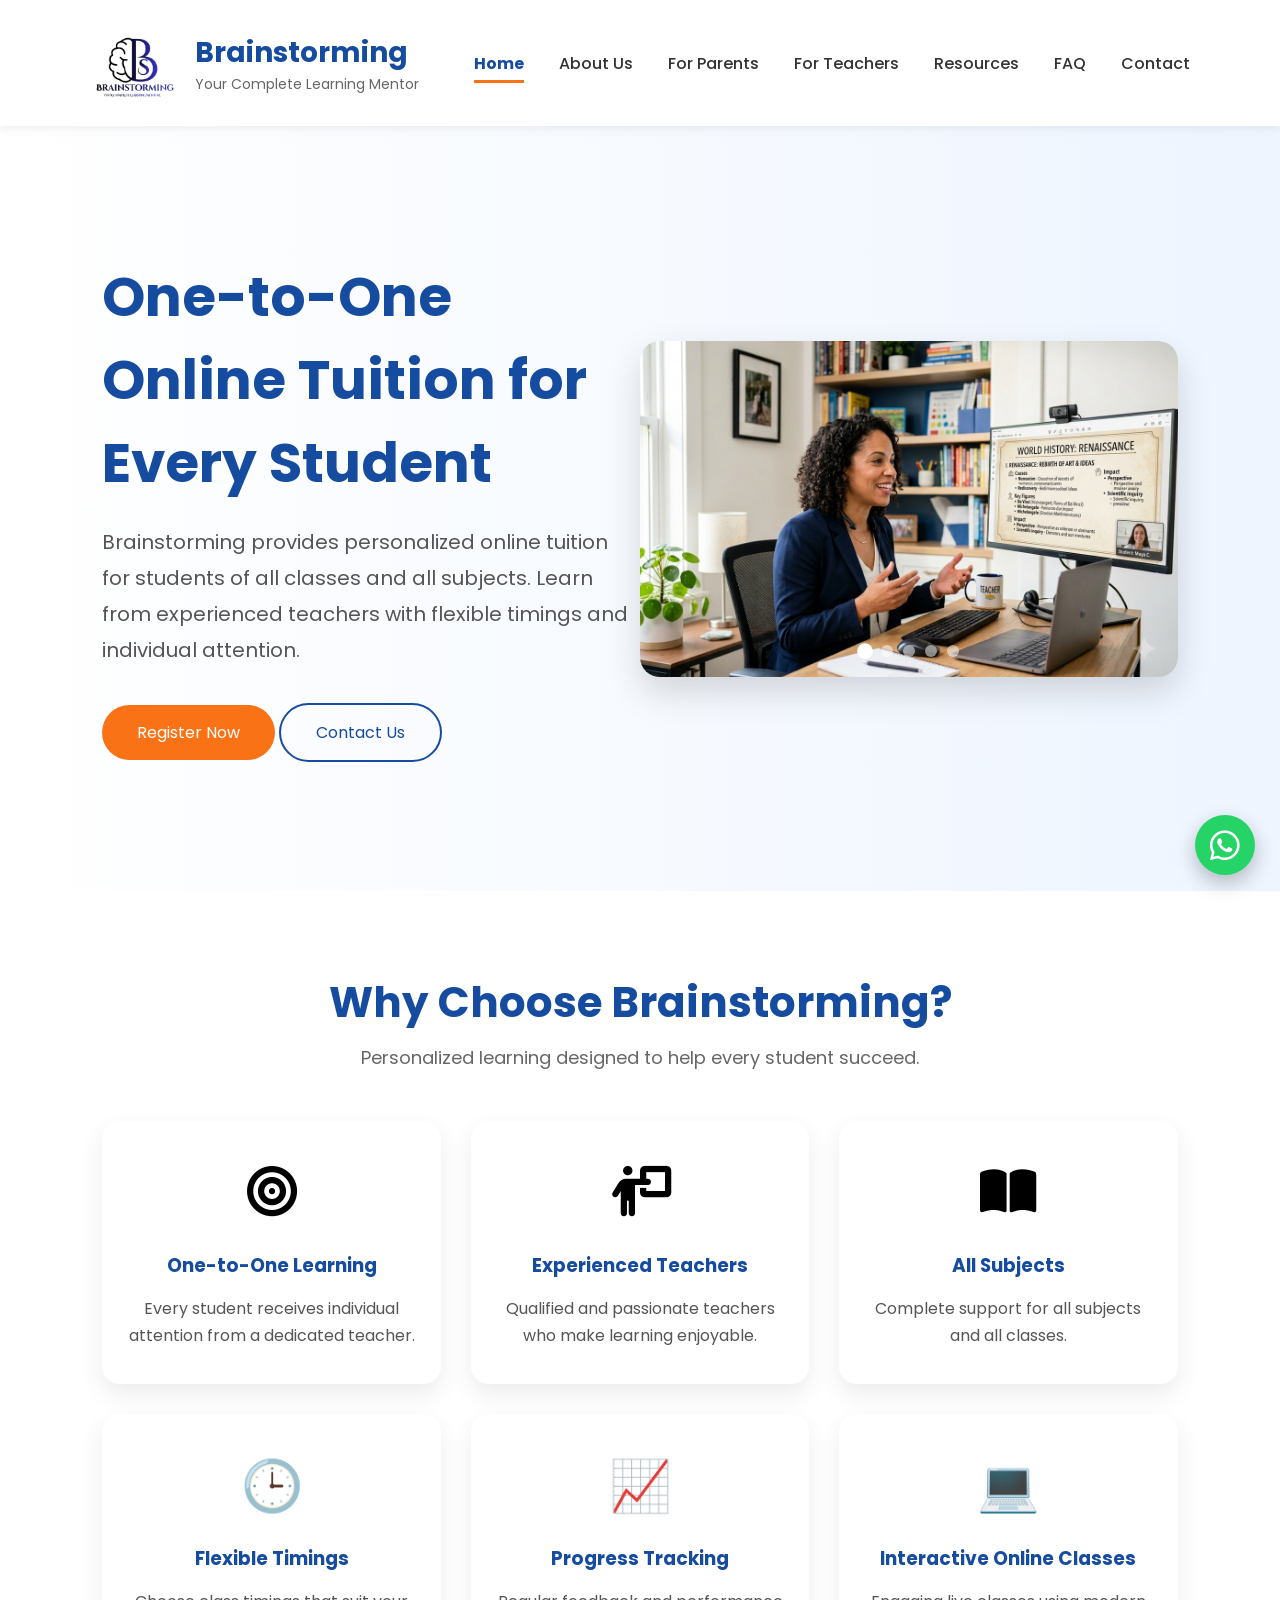
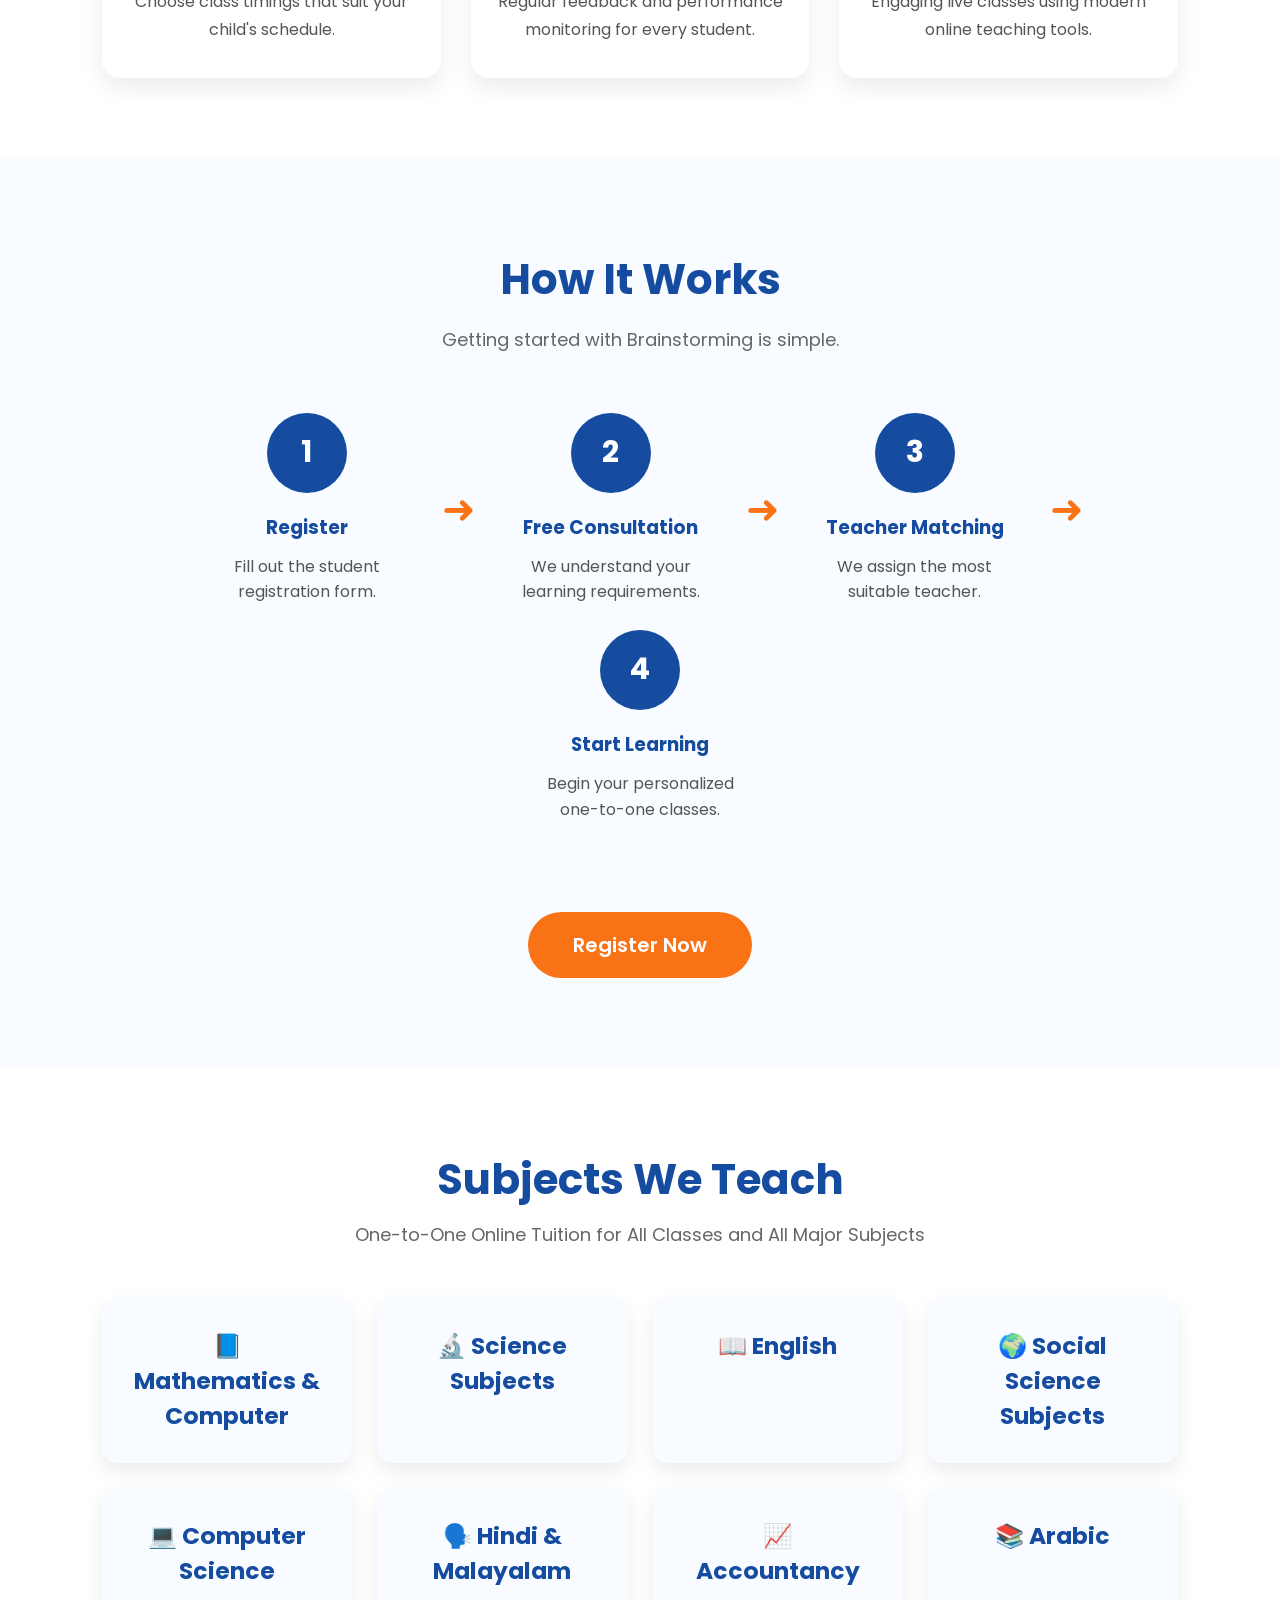
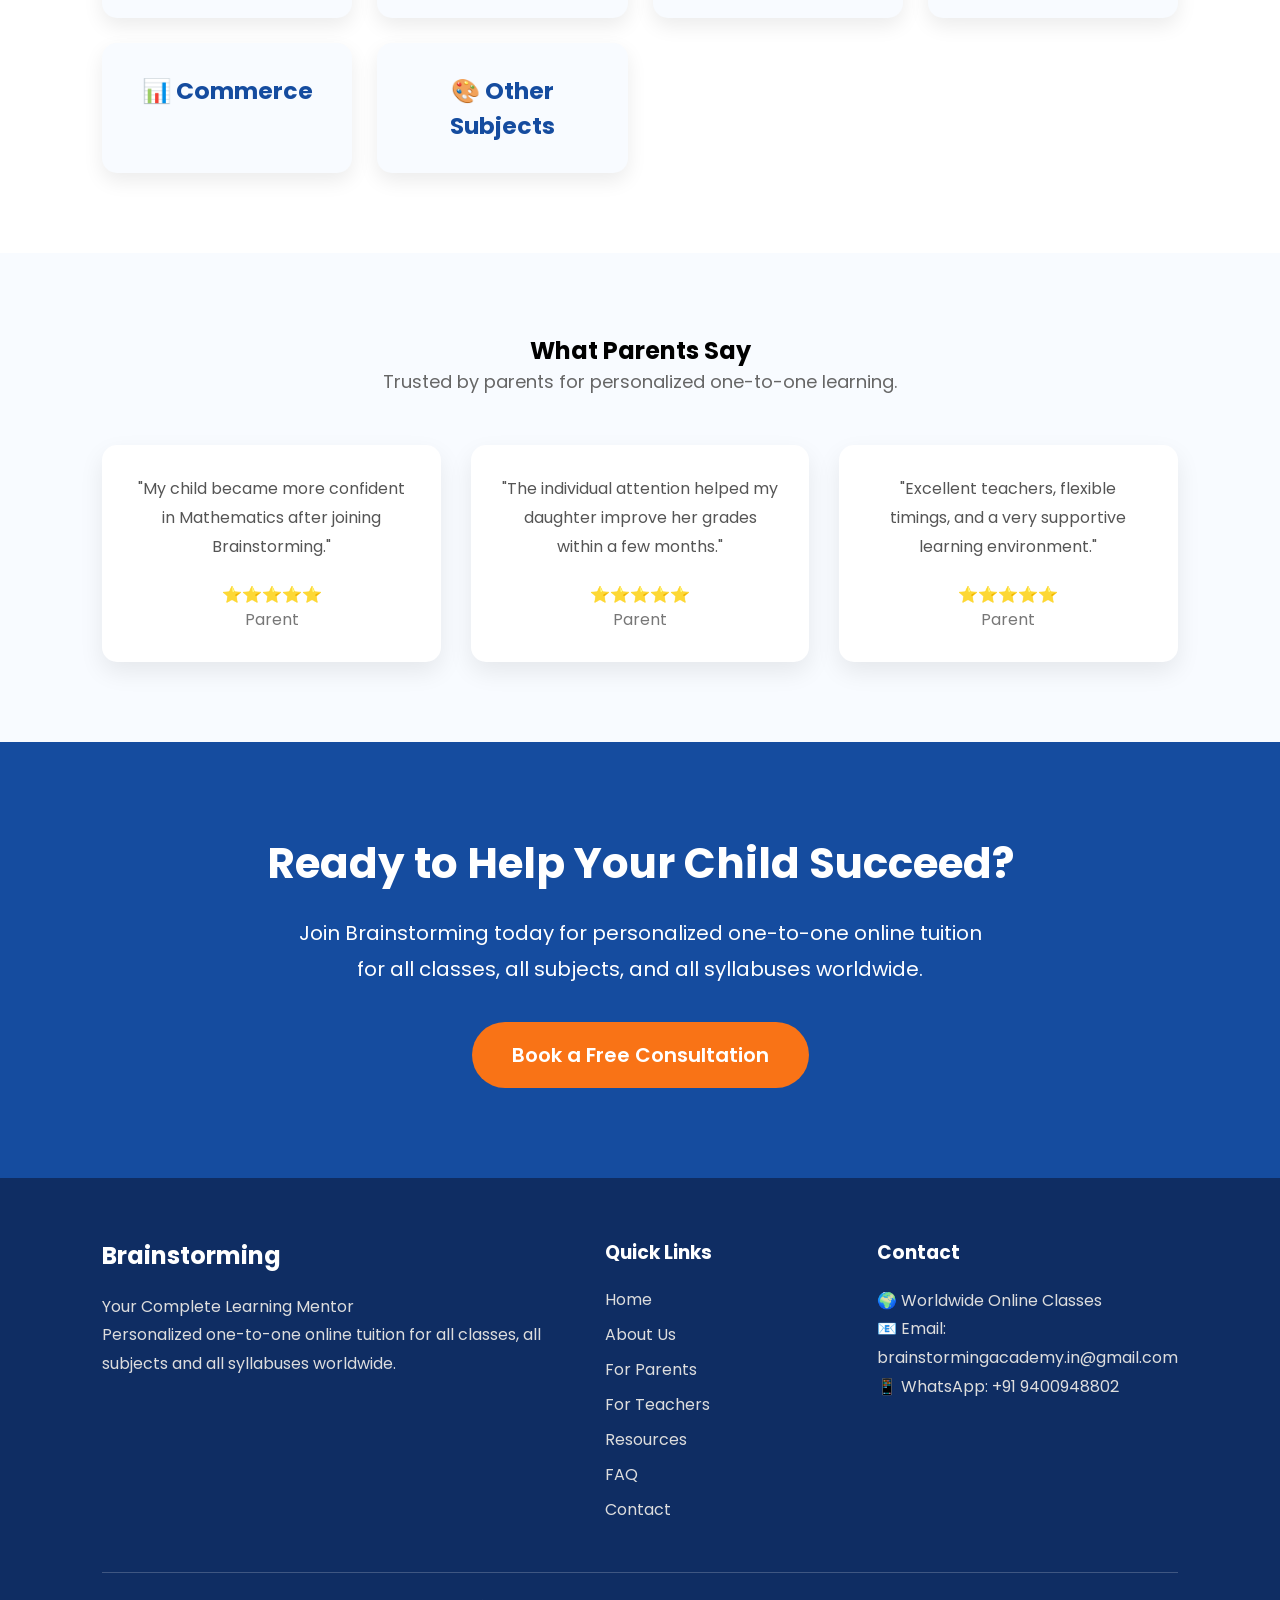
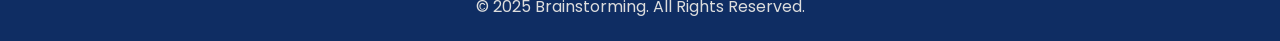
==== commit ae1ca3e5: "Update hero slideshow and contact details" ====
--- a/index.html
+++ b/index.html
@@ -48,7 +48,7 @@
   "logo": "https://brainstormingacademy.github.io/images/logo.png",
   "description": "Brainstorming Academy provides one-to-one online tuition for students worldwide with personalized learning and experienced teachers.",
   "email": "brainstormingacademy.in@gmail.com"
-  "telephone": "+91-7025508443"
+  "telephone": "+91-9400948802"
 }
 </script>
 
@@ -376,7 +376,7 @@
 
             <p>🌍 Worldwide Online Classes</p>
             <p>📧 Email: brainstormingacademy.in@gmail.com</p>
-            <p>📱 WhatsApp: +91 7025508443</p>
+            <p>📱 WhatsApp: +91 9400948802</p>
         </div>
 
     </div>
@@ -390,10 +390,12 @@
 </footer>
 <button id="topBtn" title="Go to top">↑</button>
 <script src="js/script.js"></script>
-<a href="https://wa.me/7025508443"
+<a href="https://wa.me/9400948802"
+aria-label="Chat with us on WhatsApp"
    class="whatsapp-float"
    target="_blank"
    rel="noopener noreferrer">
+   
     <i class="fa-brands fa-whatsapp"></i>
 </a>
 </body>
--- a/css/style.css
+++ b/css/style.css
@@ -744,6 +744,8 @@
 
 .contact-card{
     background:white;
+    word-break: break-word;
+    overflow-wrap: anywhere;
     padding:30px;
     border-radius:15px;
     text-align:center;
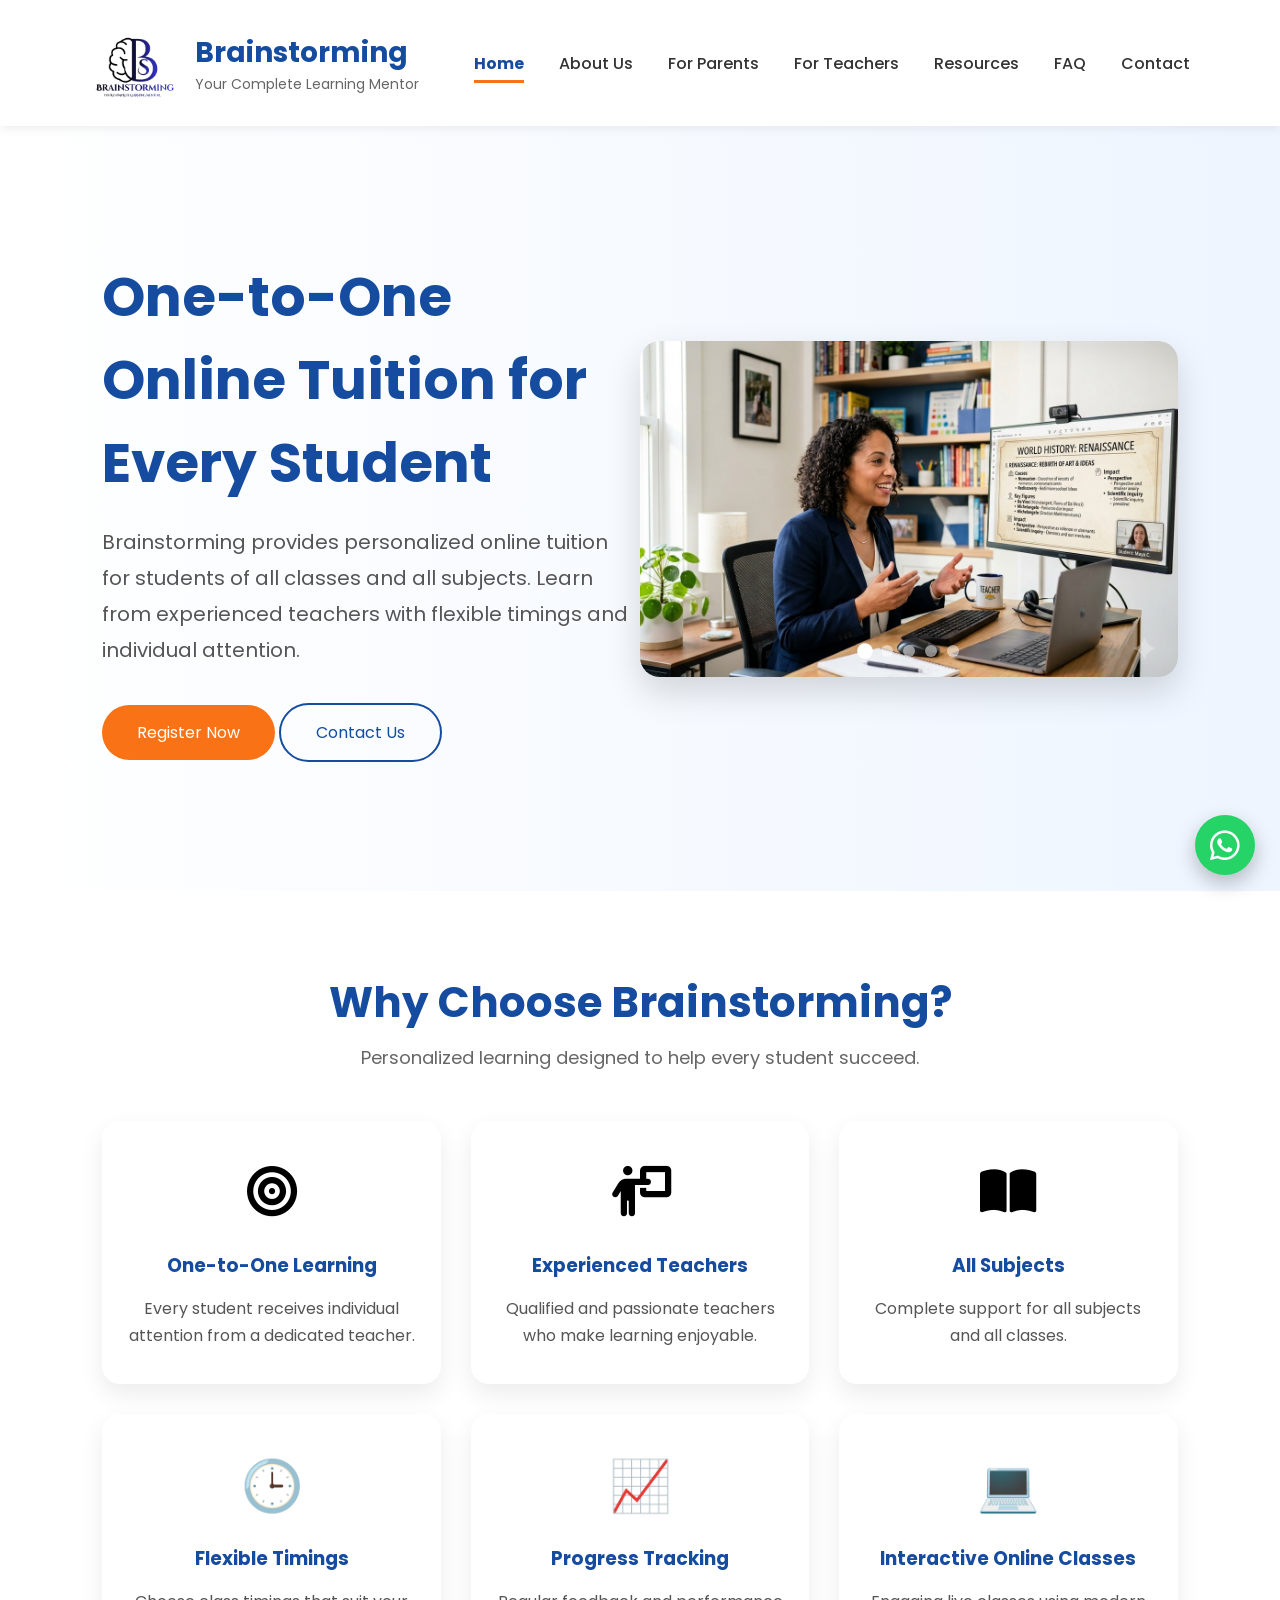
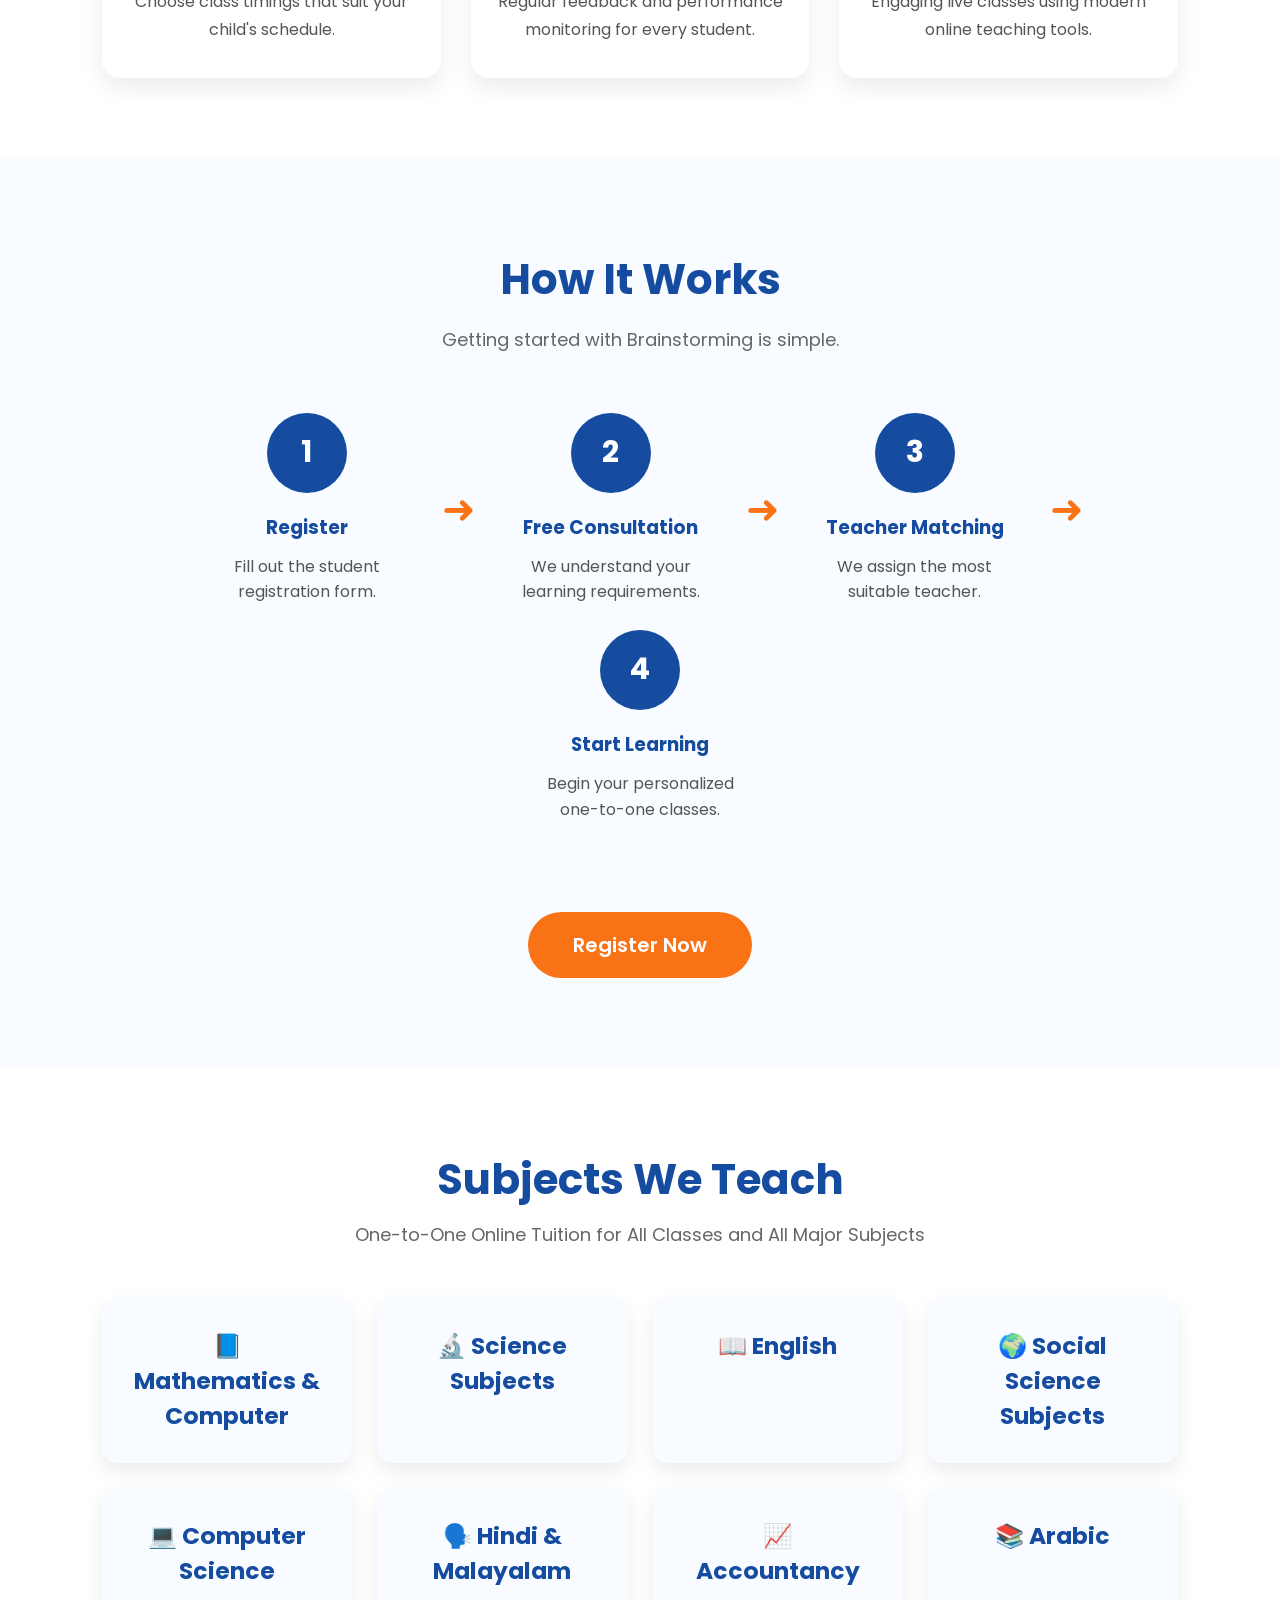
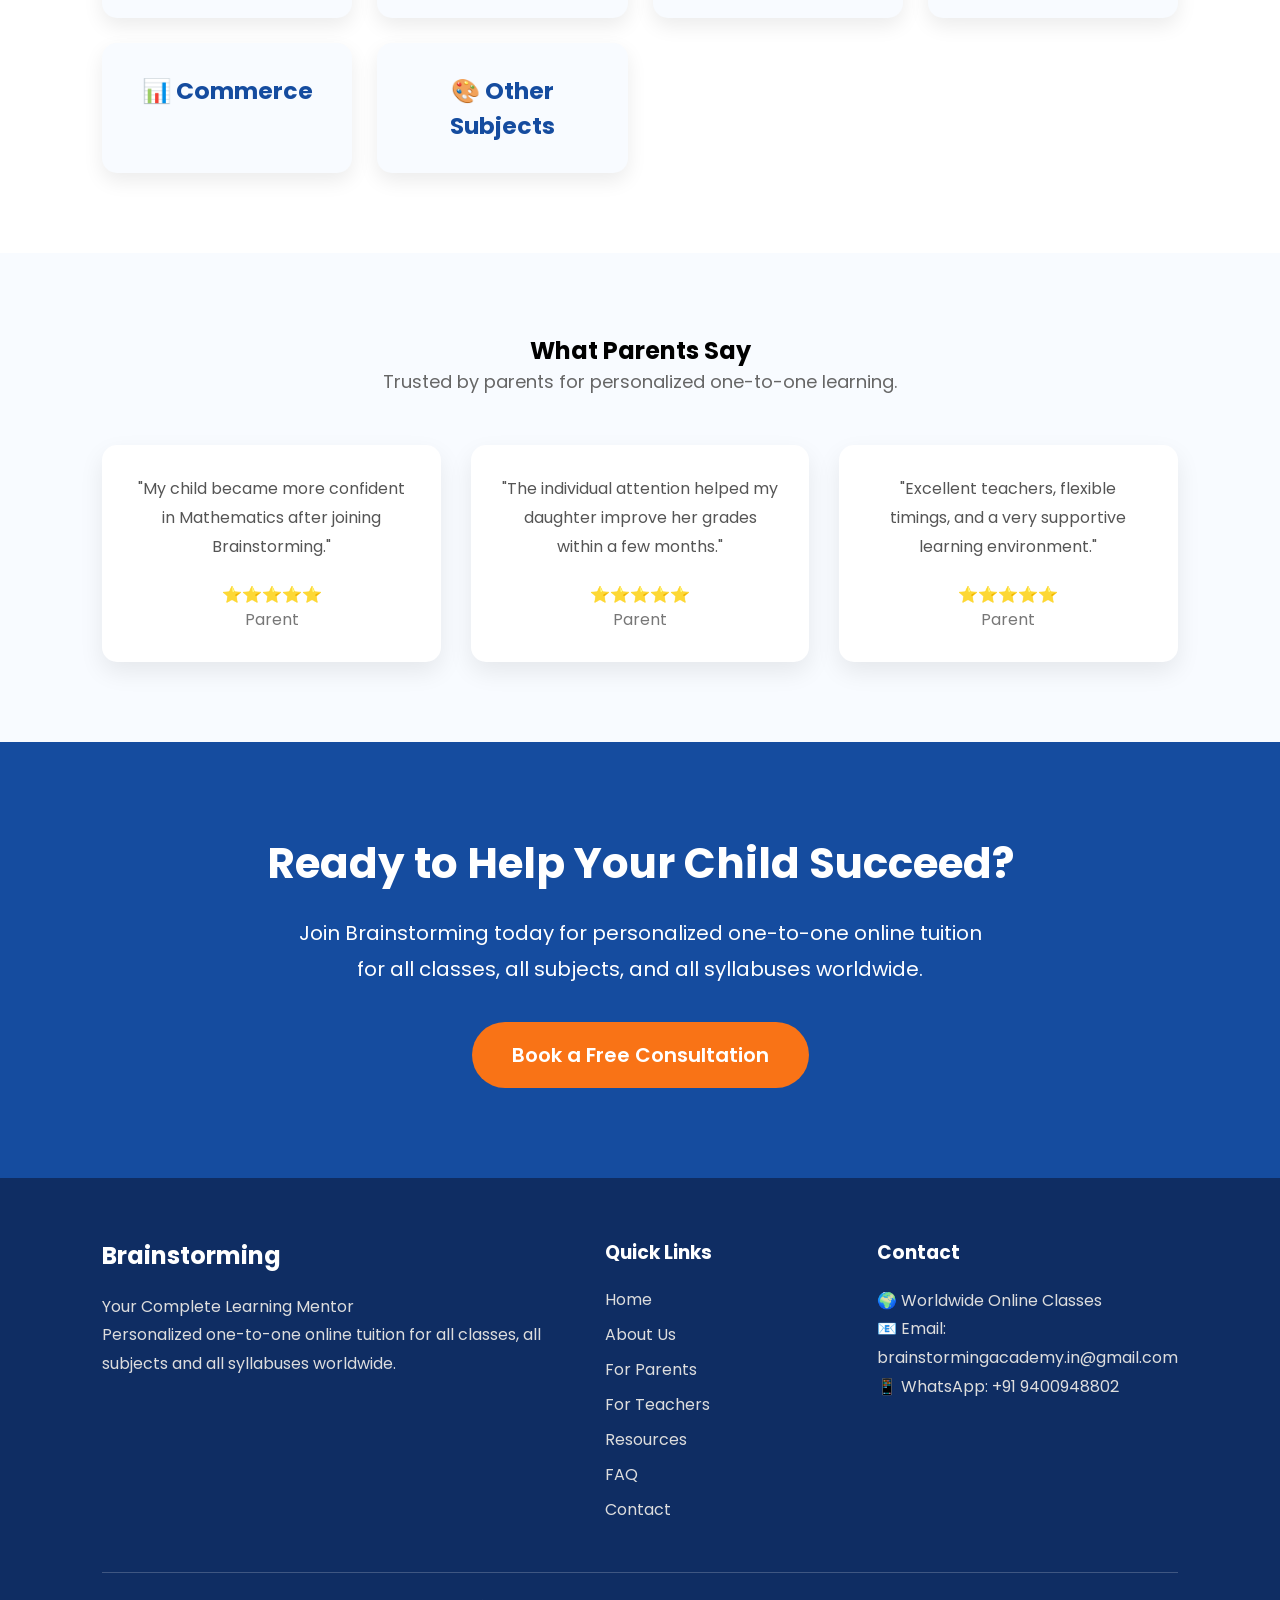
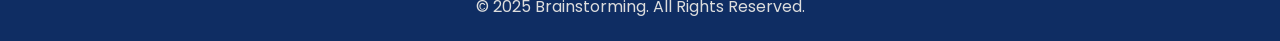
==== commit d5d29d37: "Update website images" ====
--- a/index.html
+++ b/index.html
@@ -47,7 +47,7 @@
   "url": "https://brainstormingacademy.github.io",
   "logo": "https://brainstormingacademy.github.io/images/logo.png",
   "description": "Brainstorming Academy provides one-to-one online tuition for students worldwide with personalized learning and experienced teachers.",
-  "email": "brainstormingacademy.in@gmail.com"
+  "email": "brainstormingacademy.in@gmail.com",
   "telephone": "+91-9400948802"
 }
 </script>
@@ -119,15 +119,15 @@
 
     <div class="hero-image">
 
-    <img src="images/hero/hero1.png" class="slide active" alt="Online Teaching">
-
-    <img src="images/hero/hero2.png" class="slide" alt="Happy Student">
-
-    <img src="images/hero/hero3.png" class="slide" alt="Happy Parents">
-
-    <img src="images/hero/hero4.png" class="slide" alt="Global Learning">
-
-    <img src="images/hero/hero5.png" class="slide" alt="Academic Success">
+    <img src="images/hero/hero6.jpg" class="slide active" alt="Online Teaching">
+
+    <img src="images/hero/hero7.jpg" class="slide" alt="Happy Student">
+
+    <img src="images/hero/hero8.jpg" class="slide" alt="Happy Parents">
+
+    <img src="images/hero/hero9.jpg" class="slide" alt="Global Learning">
+
+    <img src="images/hero/hero10.jpg" class="slide" alt="Academic Success">
 <div class="hero-dots">
     <span class="dot active"></span>
     <span class="dot"></span>
@@ -390,7 +390,7 @@
 </footer>
 <button id="topBtn" title="Go to top">↑</button>
 <script src="js/script.js"></script>
-<a href="https://wa.me/9400948802"
+<a href="https://wa.me/+919400948802"
 aria-label="Chat with us on WhatsApp"
    class="whatsapp-float"
    target="_blank"
